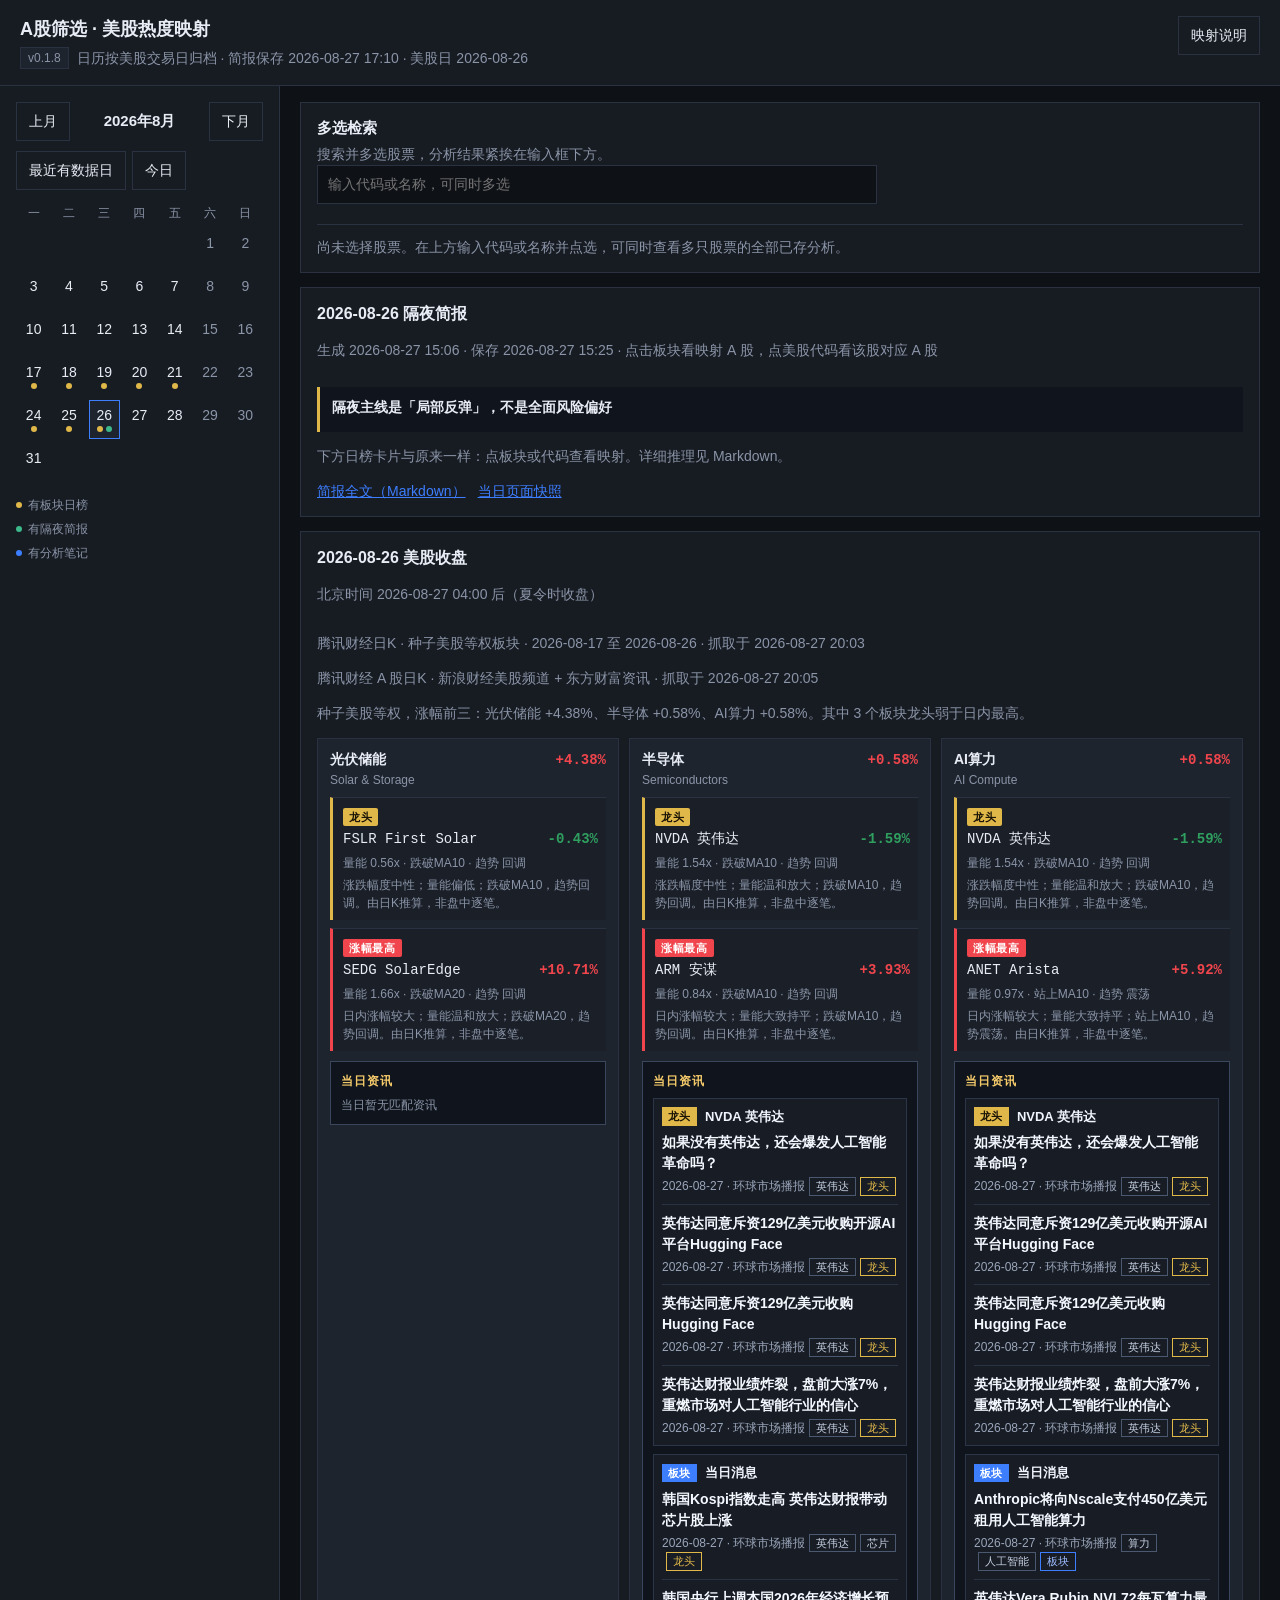
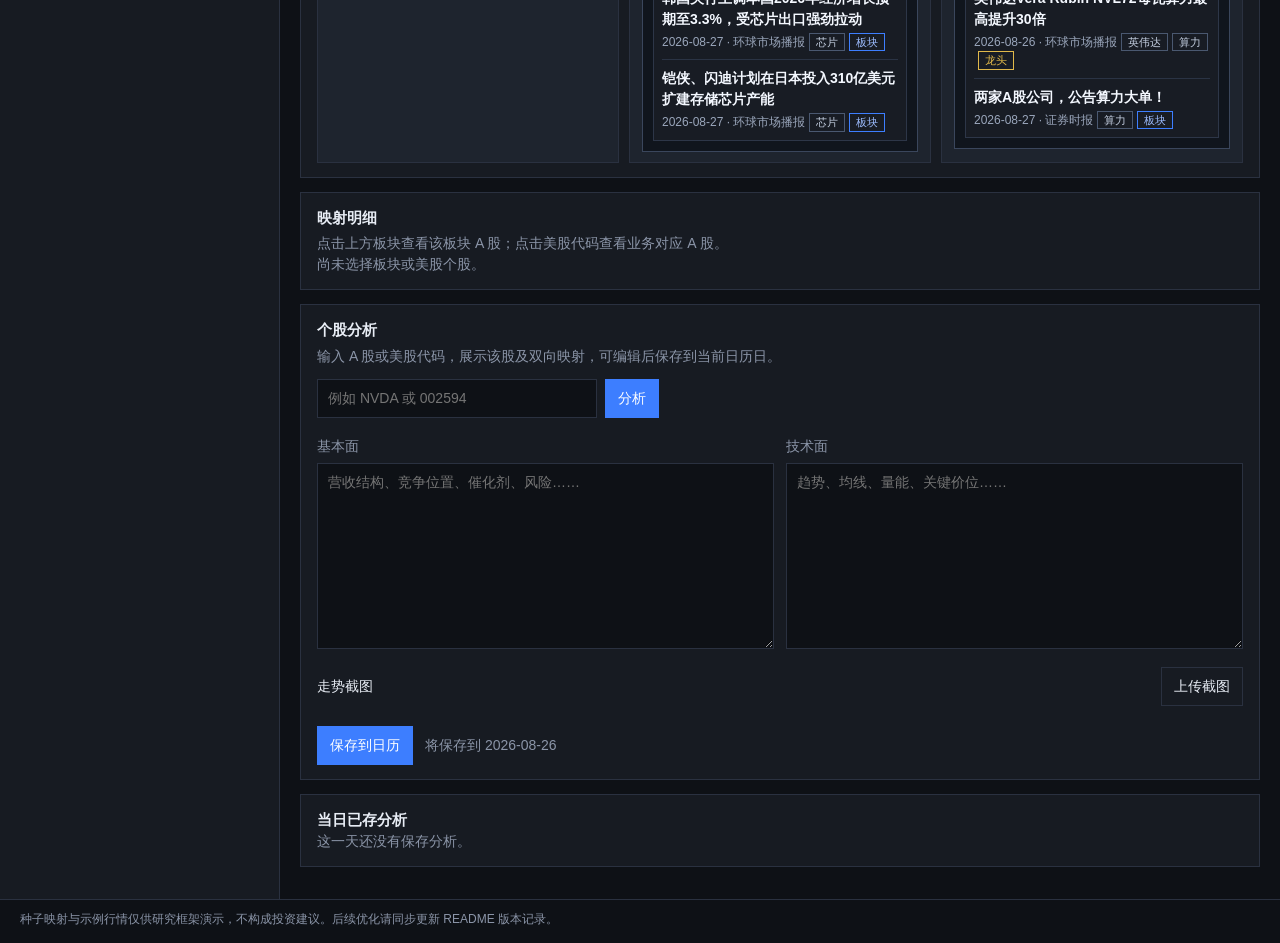
==== index.html @ 8a3f0b62 "Initial commit of the A-share US mapping research desk." ====
<!DOCTYPE html>
<html lang="zh-CN">
<head>
  <meta charset="UTF-8" />
  <meta name="viewport" content="width=device-width, initial-scale=1" />
  <title>A股筛选 · 美股热度映射</title>
  <!-- pageUpdated: 2026-08-27 15:32 CST · briefingUsDate: 2026-08-26 -->
  <link rel="stylesheet" href="css/app.css" />
</head>
<body>
  <header class="topbar">
    <div class="brand">
      <div class="brand-title">A股筛选 · 美股热度映射</div>
      <div class="brand-meta">
        <span class="badge">v0.1.8</span>
        <span class="muted" id="page-stamp">日历按美股交易日归档</span>
      </div>
    </div>
    <div class="topbar-tools">
      <button type="button" class="btn ghost" id="btn-mapping-help">映射说明</button>
    </div>
  </header>

  <div class="workspace">
    <aside class="sidebar">
      <div id="calendar-root"></div>
      <div class="cal-legend">
        <span><i class="dot gold"></i>有板块日榜</span>
        <span><i class="dot brief"></i>有隔夜简报</span>
        <span><i class="dot blue"></i>有分析笔记</span>
      </div>
    </aside>

    <main class="main">
      <section class="panel search-panel">
        <div class="panel-head">
          <h2>多选检索</h2>
          <p class="muted">搜索并多选股票，分析结果紧挨在输入框下方。</p>
        </div>
        <div class="search-box" id="search-box">
          <label class="sr-only" for="search-input">多选搜索股票</label>
          <input id="search-input" type="text" autocomplete="off" placeholder="输入代码或名称，可同时多选" />
          <div id="search-dropdown" class="search-dropdown" hidden></div>
          <div id="search-chips" class="chip-row"></div>
        </div>
        <div id="search-results-root" class="search-results"></div>
      </section>

      <section id="briefing-root" class="panel"></section>
      <section id="board-root" class="panel"></section>
      <section id="drilldown-root" class="panel"></section>

      <section class="panel analysis-panel">
        <div class="panel-head">
          <h2>个股分析</h2>
          <p class="muted">输入 A 股或美股代码，展示该股及双向映射，可编辑后保存到当前日历日。</p>
        </div>
        <form id="analysis-form" class="analysis-form">
          <input id="ticker-input" type="text" maxlength="12" placeholder="例如 NVDA 或 002594" />
          <button type="submit" class="btn primary">分析</button>
        </form>
        <div id="analysis-chips" class="chip-row"></div>
        <p id="no-data-hint" class="hint" hidden>暂无内置基本面/技术面数据。请上传走势截图并在下方填写备注后保存。</p>
        <div class="analysis-cols">
          <div>
            <label for="fund-text">基本面</label>
            <textarea id="fund-text" rows="8" placeholder="营收结构、竞争位置、催化剂、风险……"></textarea>
          </div>
          <div>
            <label for="tech-text">技术面</label>
            <textarea id="tech-text" rows="8" placeholder="趋势、均线、量能、关键价位……"></textarea>
          </div>
        </div>
        <div class="shot-block">
          <div class="shot-head">
            <span>走势截图</span>
            <label class="btn ghost file-btn">
              上传截图
              <input id="shot-input" type="file" accept="image/*" multiple hidden />
            </label>
          </div>
          <div id="shot-previews" class="shot-previews"></div>
        </div>
        <div class="analysis-actions">
          <button type="button" class="btn primary" id="save-btn">保存到日历</button>
          <span id="save-hint" class="muted"></span>
        </div>
      </section>

      <section class="panel">
        <div class="panel-head">
          <h2>当日已存分析</h2>
        </div>
        <div id="day-notes-root"></div>
      </section>

    </main>
  </div>

  <div id="modal-root"></div>
  <div id="toast-root" class="toast" hidden></div>

  <footer class="footer">
    种子映射与示例行情仅供研究框架演示，不构成投资建议。后续优化请同步更新 README 版本记录。
  </footer>

  <script src="js/data/mapping.js"></script>
  <script src="js/data/sample-board.js"></script>
  <script src="js/data/market-context.js"></script>
  <script src="js/data/sample-analysis.js"></script>
  <script src="js/data/briefings.js"></script>
  <script src="js/store.js"></script>
  <script src="js/app.js"></script>
</body>
</html>
---- css/app.css ----
:root {
  --bg: #0e1116;
  --surface: #171b22;
  --surface-2: #1e242e;
  --border: #2a3140;
  --text: #e8edf5;
  --muted: #8b95a8;
  --up: #f0454c;
  --down: #2f9e5f;
  --accent: #3d7eff;
  --gold: #e0b84a;
  --brief: #3cb88a;
  --danger: #d45454;
  --news-bg: #10151d;
  --quote-bg: #0c1016;
}

* {
  box-sizing: border-box;
}

html, body {
  margin: 0;
  padding: 0;
  background: var(--bg);
  color: var(--text);
  font: 14px/1.5 "Segoe UI", "PingFang SC", "Microsoft YaHei", sans-serif;
}

button, input, textarea {
  font: inherit;
  color: inherit;
}

.sr-only {
  position: absolute;
  width: 1px;
  height: 1px;
  overflow: hidden;
  clip: rect(0, 0, 0, 0);
}

.muted { color: var(--muted); }
.up { color: var(--up); }
.down { color: var(--down); }
.mono { font-family: Consolas, "SF Mono", "Courier New", monospace; }

.topbar {
  display: flex;
  justify-content: space-between;
  gap: 24px;
  align-items: flex-start;
  padding: 16px 20px;
  border-bottom: 1px solid var(--border);
  background: var(--surface);
}

.brand-title {
  font-size: 18px;
  font-weight: 650;
}

.brand-meta {
  display: flex;
  gap: 8px;
  align-items: center;
  margin-top: 4px;
}

.badge {
  display: inline-block;
  padding: 1px 7px;
  border: 1px solid var(--border);
  background: var(--surface-2);
  font-size: 12px;
  color: var(--muted);
}

.topbar-tools {
  display: flex;
  gap: 12px;
  align-items: flex-start;
}

.search-box {
  position: relative;
  max-width: 560px;
}

.search-results {
  margin-top: 12px;
  padding-top: 12px;
  border-top: 1px solid var(--border);
}

.search-box input,
#ticker-input,
textarea {
  width: 100%;
  background: var(--bg);
  border: 1px solid var(--border);
  padding: 8px 10px;
  outline: none;
}

.search-box input:focus,
#ticker-input:focus,
textarea:focus {
  border-color: var(--accent);
}

.search-dropdown {
  position: absolute;
  left: 0;
  right: 0;
  top: 40px;
  background: var(--surface);
  border: 1px solid var(--border);
  z-index: 20;
  max-height: 260px;
  overflow: auto;
}

.search-dropdown button {
  display: block;
  width: 100%;
  text-align: left;
  background: transparent;
  border: 0;
  border-bottom: 1px solid var(--border);
  padding: 8px 10px;
  cursor: pointer;
}

.search-dropdown button:hover {
  background: var(--surface-2);
}

.chip-row {
  display: flex;
  flex-wrap: wrap;
  gap: 6px;
  margin-top: 8px;
}

.chip {
  display: inline-flex;
  align-items: center;
  gap: 6px;
  padding: 3px 8px;
  border: 1px solid var(--border);
  background: var(--surface-2);
  cursor: pointer;
}

.chip.active {
  border-color: var(--accent);
  color: #fff;
}

.chip .x {
  border: 0;
  background: transparent;
  color: var(--muted);
  cursor: pointer;
  padding: 0;
}

.btn {
  border: 1px solid var(--border);
  background: var(--surface-2);
  padding: 8px 12px;
  cursor: pointer;
  white-space: nowrap;
}

.btn:hover { border-color: var(--muted); }

.btn.primary {
  background: var(--accent);
  border-color: var(--accent);
  color: #fff;
}

.btn.ghost { background: transparent; }
.btn.danger { color: var(--danger); }

.workspace {
  display: grid;
  grid-template-columns: 280px 1fr;
  min-height: calc(100vh - 140px);
}

.sidebar {
  border-right: 1px solid var(--border);
  padding: 16px;
  background: var(--surface);
}

.main {
  padding: 16px 20px 32px;
  display: flex;
  flex-direction: column;
  gap: 14px;
}

.panel {
  background: var(--surface);
  border: 1px solid var(--border);
  padding: 14px 16px;
}

.panel-head h2 {
  margin: 0;
  font-size: 15px;
}

.panel-head p {
  margin: 4px 0 0;
}

.cal-nav {
  display: flex;
  align-items: center;
  justify-content: space-between;
  margin-bottom: 10px;
}

.cal-nav h2 {
  margin: 0;
  font-size: 15px;
}

.cal-quick {
  display: flex;
  gap: 6px;
  margin-bottom: 10px;
}

.cal-grid {
  width: 100%;
  border-collapse: collapse;
  table-layout: fixed;
}

.cal-grid th {
  color: var(--muted);
  font-weight: 500;
  padding: 4px 0;
  font-size: 12px;
}

.cal-grid td {
  text-align: center;
  padding: 2px;
}

.cal-grid button {
  width: 100%;
  min-height: 36px;
  background: transparent;
  border: 1px solid transparent;
  cursor: pointer;
  padding: 4px 0 6px;
}

.cal-grid button:hover { border-color: var(--border); }
.cal-grid button.selected { border-color: var(--accent); background: var(--surface-2); }
.cal-grid button.outside { color: #3d4656; }
.cal-grid button.weekend { color: var(--muted); }

.marks {
  display: flex;
  justify-content: center;
  gap: 3px;
  height: 6px;
}

.dot {
  display: inline-block;
  width: 6px;
  height: 6px;
  border-radius: 50%;
  background: var(--muted);
}

.dot.gold { background: var(--gold); }
.dot.brief { background: var(--brief); }
.dot.blue { background: var(--accent); }

.page-snapshot-banner {
  padding: 8px 20px;
  background: var(--surface-2);
  border-bottom: 1px solid var(--border);
  color: var(--muted);
  font-size: 12px;
}

.panel[hidden] {
  display: none;
}

.brief-lead {
  margin: 10px 0 12px;
  padding: 10px 12px;
  background: var(--news-bg);
  border-left: 3px solid var(--gold);
}

.brief-lead strong {
  display: block;
  margin-bottom: 4px;
}

.brief-stats {
  display: flex;
  flex-wrap: wrap;
  gap: 16px 28px;
  margin: 0 0 14px;
}

.brief-stat {
  min-width: 120px;
}

.brief-stat .v {
  display: block;
  font-size: 20px;
  font-weight: 650;
  font-family: Consolas, "SF Mono", monospace;
  line-height: 1.2;
}

.brief-stat .k {
  color: var(--muted);
  font-size: 12px;
}

.brief-top3 {
  display: grid;
  grid-template-columns: repeat(3, 1fr);
  gap: 10px;
  margin: 10px 0 14px;
}

.brief-card {
  border: 1px solid var(--border);
  background: var(--surface-2);
  padding: 10px 12px;
}

.brief-card h3 {
  margin: 0 0 6px;
  font-size: 14px;
  display: flex;
  justify-content: space-between;
  gap: 8px;
}

.brief-card ul {
  margin: 8px 0 0;
  padding-left: 18px;
  color: var(--muted);
  font-size: 12px;
}

.brief-links {
  display: flex;
  flex-wrap: wrap;
  gap: 12px;
  margin-top: 12px;
}

.brief-links a {
  color: var(--accent);
}

@media (max-width: 900px) {
  .brief-top3 { grid-template-columns: 1fr; }
}

.cal-legend {
  display: flex;
  flex-direction: column;
  gap: 6px;
  margin-top: 12px;
  color: var(--muted);
  font-size: 12px;
}

.cal-legend span {
  display: flex;
  align-items: center;
  gap: 6px;
}

.date-head {
  display: flex;
  justify-content: space-between;
  gap: 12px;
  align-items: baseline;
  margin-bottom: 12px;
}

.date-head h2 {
  margin: 0;
  font-size: 16px;
}

.sector-grid {
  display: grid;
  grid-template-columns: repeat(3, 1fr);
  gap: 10px;
}

.sector-card {
  border: 1px solid var(--border);
  background: var(--surface-2);
  padding: 10px 12px;
  cursor: pointer;
  text-align: left;
  width: 100%;
}

.sector-card:hover,
.sector-card.active {
  border-color: var(--accent);
}

.sector-card .name {
  display: flex;
  justify-content: space-between;
  align-items: baseline;
  gap: 8px;
}

.sector-card .en {
  color: var(--muted);
  font-size: 12px;
}

.pct {
  font-family: Consolas, "SF Mono", monospace;
  font-weight: 650;
}

.stock-row {
  margin-top: 8px;
  padding: 8px 8px 8px 10px;
  border-top: 1px solid var(--border);
  background: rgba(0, 0, 0, 0.14);
}

.stock-row.role-leader {
  border-left: 3px solid var(--gold);
}

.stock-row.role-gainer {
  border-left: 3px solid var(--up);
}

.stock-row .label {
  display: inline-block;
  font-size: 11px;
  font-weight: 650;
  letter-spacing: 0.06em;
  padding: 1px 6px;
  border-radius: 2px;
}

.role-leader .label {
  color: #1a1406;
  background: var(--gold);
}

.role-gainer .label {
  color: #fff;
  background: var(--up);
}

.stock-row .line1 {
  display: flex;
  justify-content: space-between;
  gap: 8px;
  margin-top: 2px;
}

.tech-meta {
  font-size: 12px;
  color: var(--muted);
  margin-top: 4px;
}

.stock-link {
  background: none;
  border: 0;
  padding: 0;
  color: var(--text);
  cursor: pointer;
  font-family: Consolas, "SF Mono", monospace;
}

.stock-link:hover { color: var(--accent); }

.table {
  width: 100%;
  border-collapse: collapse;
}

.table th,
.table td {
  text-align: left;
  padding: 8px 6px;
  border-bottom: 1px solid var(--border);
  vertical-align: top;
}

.table th {
  color: var(--muted);
  font-weight: 500;
  font-size: 12px;
}

.rel {
  display: inline-block;
  padding: 1px 7px;
  border: 1px solid #4a5870;
  background: #243044;
  font-size: 12px;
  color: #d5def0;
}

.col-note {
  color: var(--muted);
  font-size: 12px;
  max-width: 220px;
}

.col-quote {
  min-width: 280px;
  background: var(--quote-bg);
}

.quote-pills {
  display: flex;
  flex-wrap: wrap;
  gap: 6px;
}

.quote-pill {
  display: flex;
  flex-direction: column;
  min-width: 64px;
  padding: 4px 8px;
  background: var(--surface-2);
  border: 1px solid var(--border);
}

.quote-pill .k {
  font-size: 11px;
  color: #aeb8ca;
  letter-spacing: 0.04em;
}

.quote-pill .v {
  font-family: Consolas, "SF Mono", monospace;
  font-size: 14px;
  font-weight: 700;
  color: #f5f8ff;
  line-height: 1.25;
}

.quote-pill .asof {
  font-size: 11px;
  color: var(--muted);
}

.sector-news {
  margin-top: 10px;
  padding: 10px;
  background: var(--news-bg);
  border: 1px solid #3a465c;
  cursor: default;
}

.sector-news > .label {
  font-size: 12px;
  font-weight: 700;
  color: #f3c96a;
  letter-spacing: 0.08em;
  margin-bottom: 6px;
}

.news-list {
  list-style: none;
  margin: 6px 0 0;
  padding: 0;
}

.news-list li {
  margin: 0 0 8px;
  padding-bottom: 8px;
  border-bottom: 1px solid #2a3344;
}

.news-list li:last-child {
  margin-bottom: 0;
  padding-bottom: 0;
  border-bottom: 0;
}

.news-list a {
  color: #f4f8ff;
  font-weight: 600;
  text-decoration: none;
  line-height: 1.4;
}

.news-list a:hover {
  color: #8cb4ff;
  text-decoration: underline;
}

.news-meta {
  font-size: 12px;
  color: #9aa6bb;
  margin-top: 3px;
}

.news-empty {
  font-size: 12px;
  color: var(--muted);
  margin: 4px 0 0;
}

.news-group {
  margin-top: 8px;
  padding: 8px;
  background: rgba(255, 255, 255, 0.03);
  border: 1px solid #2d3648;
}

.news-group-label {
  display: flex;
  align-items: center;
  gap: 8px;
  font-size: 13px;
  font-weight: 650;
  color: #f0f4fc;
  margin-bottom: 4px;
}

.role-chip {
  display: inline-block;
  padding: 1px 6px;
  font-size: 11px;
  font-weight: 700;
  letter-spacing: 0.04em;
}

.role-chip.leader {
  background: var(--gold);
  color: #1a1406;
}

.role-chip.gainer {
  background: var(--up);
  color: #fff;
}

.role-chip.sector {
  background: var(--accent);
  color: #fff;
}

.tag {
  display: inline-block;
  padding: 0 6px;
  margin-left: 4px;
  font-size: 11px;
  border: 1px solid #4a5870;
  color: #c5d0e2;
}

.tag.tag-leader {
  border-color: var(--gold);
  color: var(--gold);
}

.tag.tag-gainer {
  border-color: var(--up);
  color: #ff8a8f;
}

.tag.tag-sector {
  border-color: var(--accent);
  color: #9cbcff;
}

.tag.tag-week {
  border-color: #5d6f55;
  color: #b7d0a8;
}

.mapped-news {
  margin-top: 16px;
  padding-top: 12px;
  border-top: 1px solid var(--border);
}

.mapped-news-title {
  margin: 0 0 10px;
  font-size: 13px;
  font-weight: 700;
  color: #f3c96a;
  letter-spacing: 0.06em;
}

.related-news {
  margin-top: 10px;
  padding: 10px 12px;
  background: var(--news-bg);
  border: 1px solid #3a465c;
  border-left: 3px solid var(--accent);
}

.related-news h3 {
  margin: 0 0 8px;
  padding-bottom: 6px;
  border-bottom: 1px solid #2a3344;
  font-size: 14px;
  color: #f4f8ff;
}

.analysis-form {
  display: flex;
  gap: 8px;
  margin: 12px 0 4px;
}

.analysis-form input { max-width: 280px; }

.analysis-cols {
  display: grid;
  grid-template-columns: 1fr 1fr;
  gap: 12px;
  margin-top: 10px;
}

.analysis-cols label {
  display: block;
  margin-bottom: 6px;
  color: var(--muted);
}

textarea {
  resize: vertical;
  min-height: 140px;
}

.hint {
  margin: 8px 0 0;
  padding: 8px 10px;
  border: 1px solid var(--gold);
  color: #e6d59a;
}

.shot-block { margin-top: 12px; }

.shot-head {
  display: flex;
  justify-content: space-between;
  align-items: center;
}

.shot-previews {
  display: flex;
  flex-wrap: wrap;
  gap: 8px;
  margin-top: 8px;
}

.shot-card {
  width: 160px;
  border: 1px solid var(--border);
  background: var(--bg);
}

.shot-previews .shot-card img {
  display: block;
  width: 100%;
  height: 90px;
  object-fit: cover;
}

.shot-card .cap {
  display: flex;
  justify-content: space-between;
  padding: 4px 6px;
  font-size: 12px;
}

.analysis-actions {
  display: flex;
  gap: 12px;
  align-items: center;
  margin-top: 12px;
}

.note-list {
  display: flex;
  flex-direction: column;
  gap: 8px;
}

.note-card {
  border: 1px solid var(--border);
  padding: 10px;
  background: var(--bg);
}

.note-card h3 {
  margin: 0 0 6px;
  font-size: 14px;
}

.mapped-list {
  margin: 8px 0;
}

.mapped-label {
  font-size: 12px;
  color: var(--muted);
}

.mapped-list ul {
  margin: 4px 0 0;
  padding-left: 18px;
}

.mapped-list li {
  margin: 2px 0;
}

.note-shots {
  display: flex;
  gap: 10px;
  flex-wrap: wrap;
  margin-top: 10px;
}

.note-shot {
  width: 280px;
  cursor: zoom-in;
}

.note-shot img {
  display: block;
  width: 100%;
  height: 168px;
  object-fit: contain;
  background: var(--surface-2);
}

.note-shot figcaption {
  padding: 4px 6px;
  font-size: 12px;
  color: var(--muted);
}

.empty {
  color: var(--muted);
  margin: 0;
}

.modal-backdrop {
  position: fixed;
  inset: 0;
  background: rgba(0, 0, 0, 0.55);
  display: flex;
  align-items: center;
  justify-content: center;
  z-index: 40;
  padding: 20px;
}

.modal {
  width: min(720px, 100%);
  max-height: 80vh;
  overflow: auto;
  background: var(--surface);
  border: 1px solid var(--border);
  padding: 18px 20px;
}

.modal h2 { margin: 0 0 8px; font-size: 16px; }
.modal h3 { margin: 16px 0 6px; font-size: 14px; }
.modal p, .modal li { color: var(--muted); }

.lightbox {
  width: min(960px, 100%);
  max-height: 90vh;
  overflow: auto;
  background: var(--surface);
  border: 1px solid var(--border);
  padding: 12px;
}

.lightbox img {
  display: block;
  max-width: 100%;
  max-height: 75vh;
  margin: 0 auto;
  background: var(--bg);
}

.lightbox p {
  color: var(--muted);
  margin: 8px 0;
}

.toast {
  position: fixed;
  right: 16px;
  bottom: 16px;
  background: var(--surface-2);
  border: 1px solid var(--accent);
  padding: 10px 14px;
  z-index: 50;
}

.footer {
  padding: 10px 20px 16px;
  color: var(--muted);
  font-size: 12px;
  border-top: 1px solid var(--border);
}

@media (max-width: 980px) {
  .workspace { grid-template-columns: 1fr; }
  .sidebar { border-right: 0; border-bottom: 1px solid var(--border); }
  .sector-grid,
  .analysis-cols { grid-template-columns: 1fr; }
  .topbar { flex-direction: column; }
  .search-box { max-width: none; }
  .note-shot { width: 100%; max-width: 280px; }
}
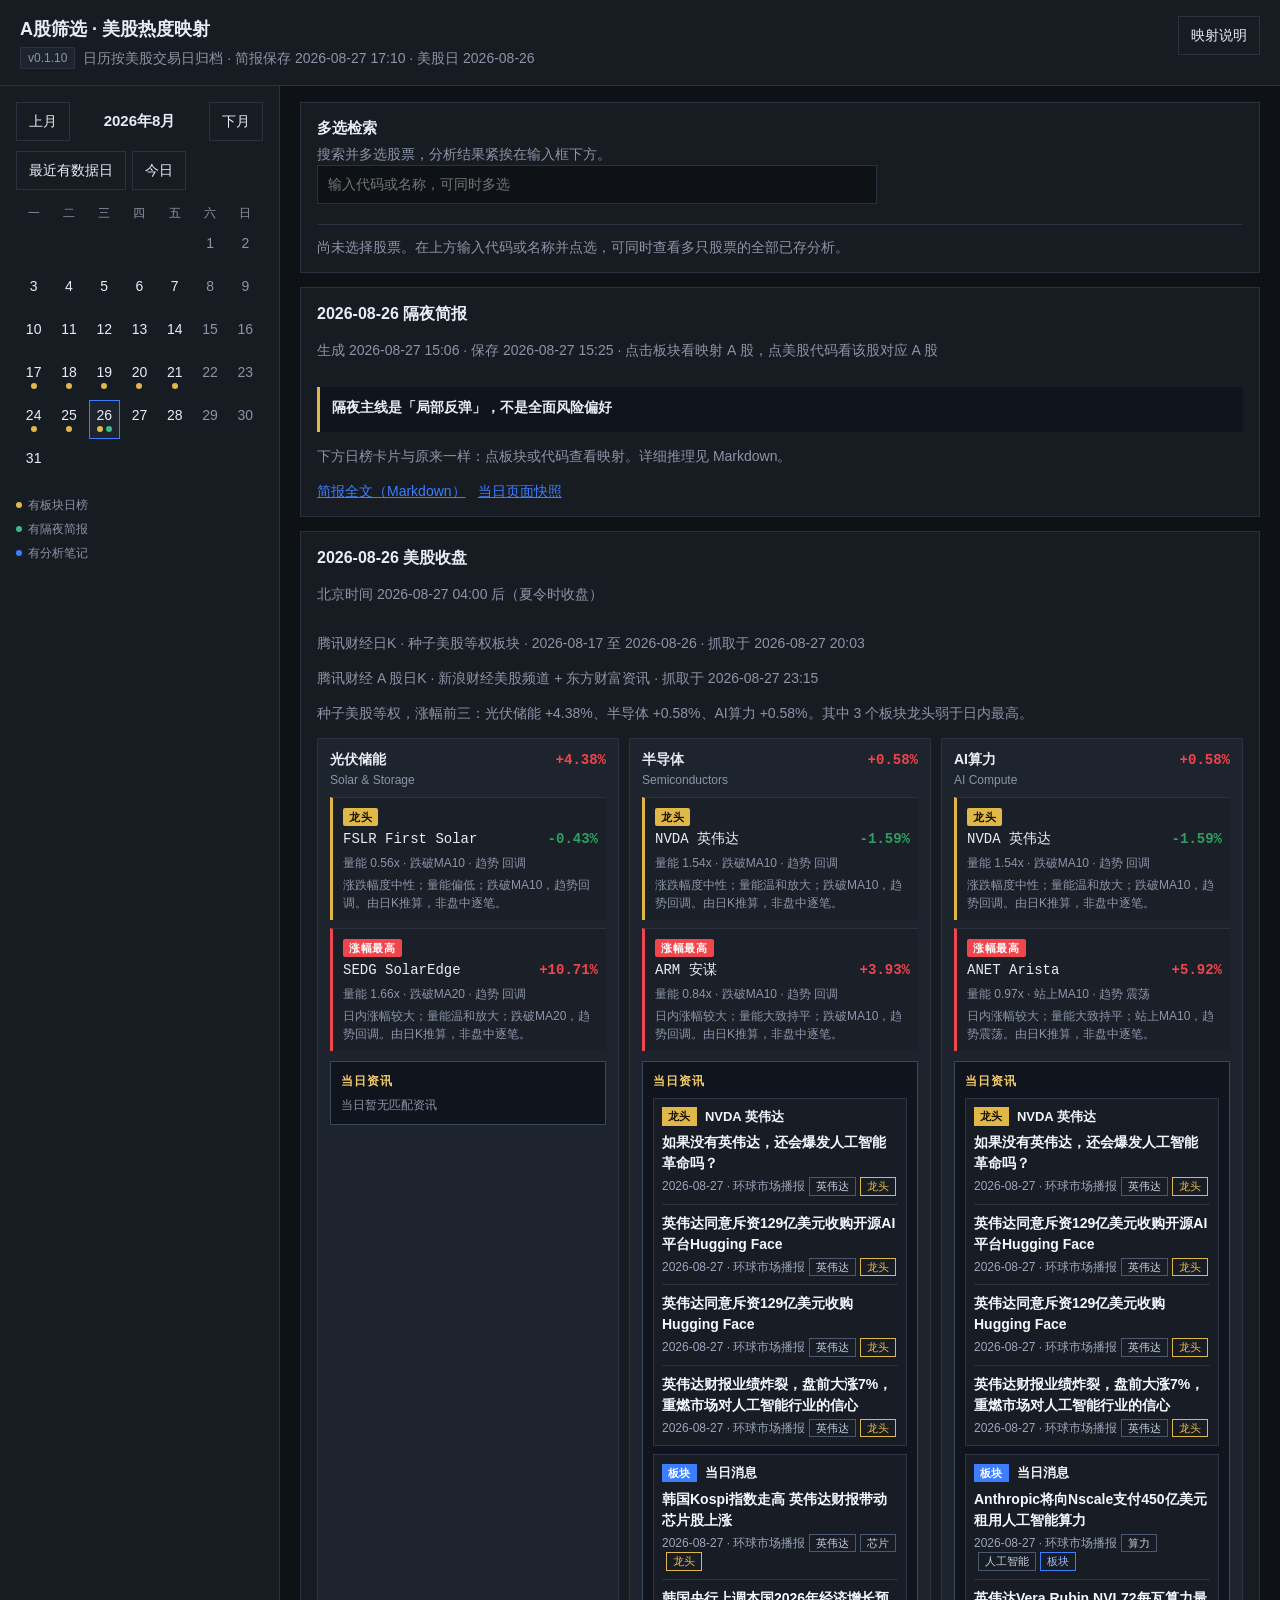
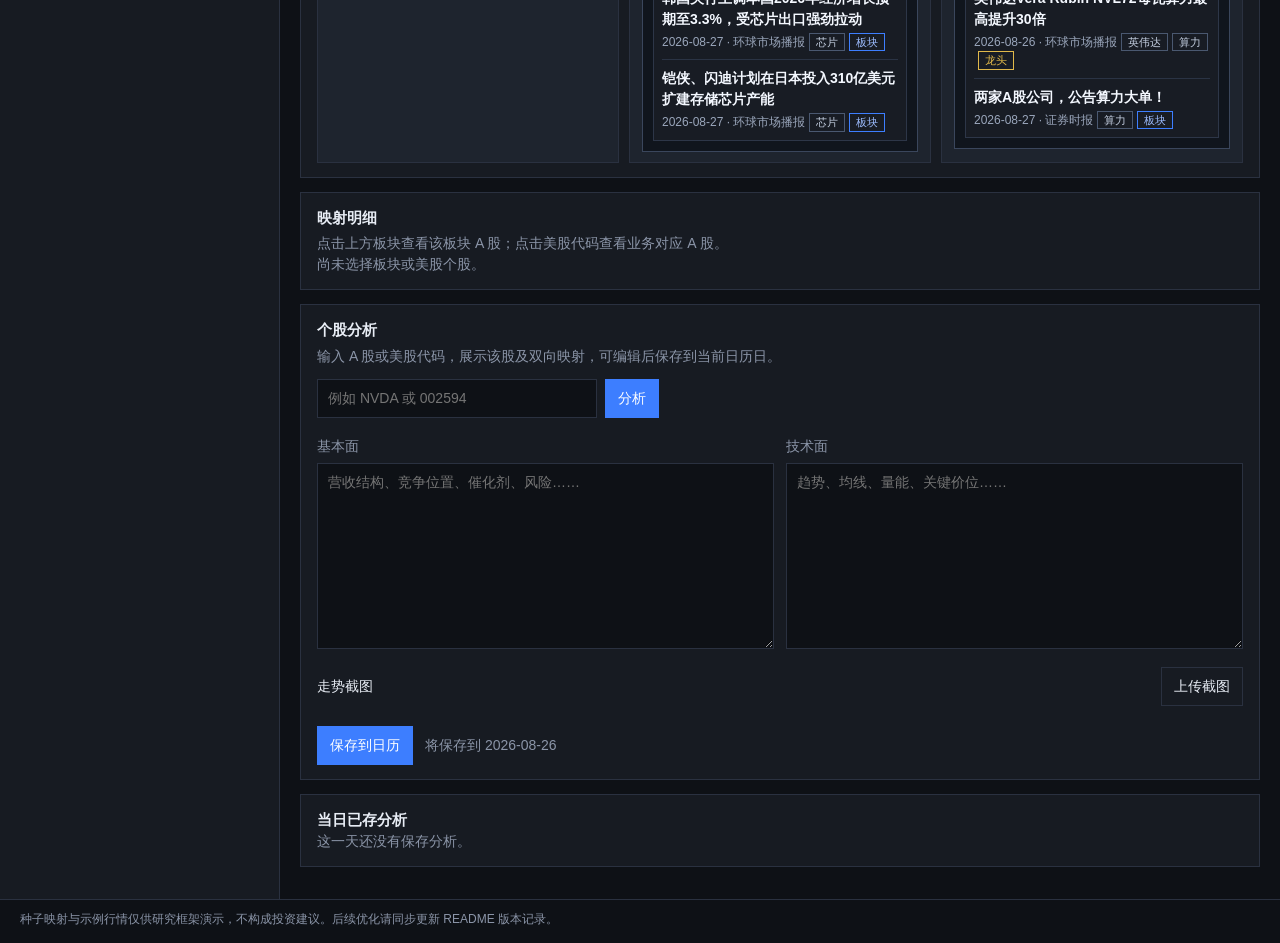
==== commit c6892379: "Add GitHub Pages PWA so the research desk can open from a phone home screen. Co-authored-by: Cursor " ====
--- a/index.html
+++ b/index.html
@@ -2,9 +2,17 @@
 <html lang="zh-CN">
 <head>
   <meta charset="UTF-8" />
-  <meta name="viewport" content="width=device-width, initial-scale=1" />
+  <meta name="viewport" content="width=device-width, initial-scale=1, viewport-fit=cover" />
+  <meta name="theme-color" content="#171b22" />
+  <meta name="mobile-web-app-capable" content="yes" />
+  <meta name="apple-mobile-web-app-capable" content="yes" />
+  <meta name="apple-mobile-web-app-status-bar-style" content="black-translucent" />
+  <meta name="apple-mobile-web-app-title" content="A股筛选" />
   <title>A股筛选 · 美股热度映射</title>
-  <!-- pageUpdated: 2026-08-27 15:32 CST · briefingUsDate: 2026-08-26 -->
+  <!-- pageUpdated: 2026-08-27 23:05 CST · briefingUsDate: 2026-08-26 -->
+  <link rel="manifest" href="manifest.json" />
+  <link rel="icon" href="icons/icon.svg" type="image/svg+xml" />
+  <link rel="apple-touch-icon" href="icons/apple-touch-icon.png" />
   <link rel="stylesheet" href="css/app.css" />
 </head>
 <body>
@@ -12,7 +20,7 @@
     <div class="brand">
       <div class="brand-title">A股筛选 · 美股热度映射</div>
       <div class="brand-meta">
-        <span class="badge">v0.1.8</span>
+        <span class="badge">v0.1.10</span>
         <span class="muted" id="page-stamp">日历按美股交易日归档</span>
       </div>
     </div>
@@ -21,8 +29,11 @@
     </div>
   </header>
 
+  <div id="date-bar" class="date-bar"></div>
+  <div id="cal-backdrop" class="cal-backdrop" data-action="close-cal" hidden></div>
+
   <div class="workspace">
-    <aside class="sidebar">
+    <aside class="sidebar" id="calendar-drawer">
       <div id="calendar-root"></div>
       <div class="cal-legend">
         <span><i class="dot gold"></i>有板块日榜</span>
@@ -32,10 +43,13 @@
     </aside>
 
     <main class="main">
-      <section class="panel search-panel">
+      <section class="panel search-panel foldable" id="search-panel">
         <div class="panel-head">
-          <h2>多选检索</h2>
-          <p class="muted">搜索并多选股票，分析结果紧挨在输入框下方。</p>
+          <div class="fold-head-text">
+            <h2>多选检索</h2>
+            <p class="muted">搜索并多选股票，分析结果紧挨在输入框下方。</p>
+          </div>
+          <button type="button" class="btn ghost fold-toggle" data-action="toggle-fold" data-fold="search-panel">展开</button>
         </div>
         <div class="search-box" id="search-box">
           <label class="sr-only" for="search-input">多选搜索股票</label>
@@ -50,10 +64,13 @@
       <section id="board-root" class="panel"></section>
       <section id="drilldown-root" class="panel"></section>
 
-      <section class="panel analysis-panel">
+      <section class="panel analysis-panel foldable" id="analysis-panel">
         <div class="panel-head">
-          <h2>个股分析</h2>
-          <p class="muted">输入 A 股或美股代码，展示该股及双向映射，可编辑后保存到当前日历日。</p>
+          <div class="fold-head-text">
+            <h2>个股分析</h2>
+            <p class="muted">输入 A 股或美股代码，展示该股及双向映射，可编辑后保存到当前日历日。</p>
+          </div>
+          <button type="button" class="btn ghost fold-toggle" data-action="toggle-fold" data-fold="analysis-panel">展开</button>
         </div>
         <form id="analysis-form" class="analysis-form">
           <input id="ticker-input" type="text" maxlength="12" placeholder="例如 NVDA 或 002594" />
@@ -87,7 +104,7 @@
         </div>
       </section>
 
-      <section class="panel">
+      <section class="panel day-notes-panel" id="day-notes-panel">
         <div class="panel-head">
           <h2>当日已存分析</h2>
         </div>
--- a/css/app.css
+++ b/css/app.css
@@ -25,6 +25,11 @@
   background: var(--bg);
   color: var(--text);
   font: 14px/1.5 "Segoe UI", "PingFang SC", "Microsoft YaHei", sans-serif;
+  -webkit-text-size-adjust: 100%;
+}
+
+button, a, .chip, .sector-card, .stock-link {
+  touch-action: manipulation;
 }
 
 button, input, textarea {
@@ -219,6 +224,18 @@
   margin: 4px 0 0;
 }
 
+.fold-toggle {
+  display: none;
+}
+
+.date-bar {
+  display: none;
+}
+
+.cal-backdrop {
+  display: none;
+}
+
 .cal-nav {
   display: flex;
   align-items: center;
@@ -375,8 +392,9 @@
   color: var(--accent);
 }
 
-@media (max-width: 900px) {
-  .brief-top3 { grid-template-columns: 1fr; }
+.table-wrap {
+  overflow-x: auto;
+  -webkit-overflow-scrolling: touch;
 }
 
 .cal-legend {
@@ -536,43 +554,49 @@
   max-width: 220px;
 }
 
-.col-quote {
-  min-width: 280px;
-  background: var(--quote-bg);
-}
-
-.quote-pills {
-  display: flex;
-  flex-wrap: wrap;
-  gap: 6px;
-}
-
-.quote-pill {
-  display: flex;
-  flex-direction: column;
-  min-width: 64px;
-  padding: 4px 8px;
-  background: var(--surface-2);
-  border: 1px solid var(--border);
-}
-
-.quote-pill .k {
+.table th.sortable {
+  padding: 0;
+  white-space: nowrap;
+}
+
+.table th.sortable button {
+  width: 100%;
+  background: none;
+  border: 0;
+  padding: 8px 6px;
+  color: inherit;
+  cursor: pointer;
+  text-align: right;
+  white-space: nowrap;
+}
+
+.table th.sortable button:hover {
+  color: var(--text);
+}
+
+.table th.sortable.is-sorted button {
+  color: var(--text);
+  font-weight: 650;
+}
+
+.table td.col-num,
+.table th.col-num {
+  text-align: right;
+  white-space: nowrap;
+  font-variant-numeric: tabular-nums;
+}
+
+.table td.col-num .asof {
+  display: block;
   font-size: 11px;
-  color: #aeb8ca;
-  letter-spacing: 0.04em;
-}
-
-.quote-pill .v {
+  color: var(--muted);
+  font-weight: 400;
+}
+
+.table td.col-num .up,
+.table td.col-num .down {
+  font-weight: 700;
   font-family: Consolas, "SF Mono", monospace;
-  font-size: 14px;
-  font-weight: 700;
-  color: #f5f8ff;
-  line-height: 1.25;
-}
-
-.quote-pill .asof {
-  font-size: 11px;
-  color: var(--muted);
 }
 
 .sector-news {
@@ -937,11 +961,286 @@
 }
 
 @media (max-width: 980px) {
-  .workspace { grid-template-columns: 1fr; }
-  .sidebar { border-right: 0; border-bottom: 1px solid var(--border); }
+  .topbar {
+    flex-direction: column;
+    padding: 12px 14px;
+    padding-top: calc(12px + env(safe-area-inset-top, 0px));
+  }
+
+  .brand-title { font-size: 16px; }
+
+  .date-bar {
+    display: flex;
+    align-items: center;
+    justify-content: space-between;
+    gap: 10px;
+    position: sticky;
+    top: 0;
+    z-index: 28;
+    padding: 8px 14px;
+    background: var(--surface);
+    border-bottom: 1px solid var(--border);
+  }
+
+  .date-bar-main {
+    display: flex;
+    flex-direction: column;
+    min-width: 0;
+  }
+
+  .date-bar-main strong {
+    font-size: 16px;
+    font-variant-numeric: tabular-nums;
+  }
+
+  .date-bar-actions {
+    display: flex;
+    flex-shrink: 0;
+    gap: 6px;
+  }
+
+  .cal-backdrop.is-open {
+    display: block;
+    position: fixed;
+    left: 0;
+    right: 0;
+    top: var(--date-bar-h, 56px);
+    bottom: 0;
+    background: rgba(0, 0, 0, 0.5);
+    z-index: 30;
+  }
+
+  html.cal-open {
+    overflow: hidden;
+  }
+
+  .workspace {
+    display: flex;
+    flex-direction: column;
+    min-height: 0;
+  }
+
+  .sidebar {
+    display: none;
+    border-right: 0;
+    border-bottom: 1px solid var(--border);
+  }
+
+  .sidebar.is-open {
+    display: block;
+    position: fixed;
+    left: 0;
+    right: 0;
+    top: var(--date-bar-h, 56px);
+    z-index: 31;
+    max-height: min(72vh, 560px);
+    overflow: auto;
+    -webkit-overflow-scrolling: touch;
+    box-shadow: 0 12px 28px rgba(0, 0, 0, 0.4);
+  }
+
+  .main {
+    padding: 12px 12px 24px;
+    min-width: 0;
+  }
+
+  .main .search-panel { order: 5; }
+  .main #briefing-root { order: 1; }
+  .main #board-root { order: 2; }
+  .main #drilldown-root { order: 3; }
+  .main .day-notes-panel { order: 4; }
+  .main .analysis-panel { order: 6; }
+
+  .fold-toggle { display: inline-block; }
+
+  .foldable .panel-head {
+    display: flex;
+    justify-content: space-between;
+    align-items: flex-start;
+    gap: 10px;
+  }
+
+  .foldable .fold-head-text { min-width: 0; flex: 1; }
+
+  .foldable:not(.is-open) > *:not(.panel-head) {
+    display: none;
+  }
+
   .sector-grid,
-  .analysis-cols { grid-template-columns: 1fr; }
-  .topbar { flex-direction: column; }
+  .analysis-cols,
+  .brief-top3 {
+    grid-template-columns: 1fr;
+  }
+
   .search-box { max-width: none; }
-  .note-shot { width: 100%; max-width: 280px; }
-}
+
+  .date-head {
+    flex-direction: column;
+    align-items: flex-start;
+  }
+
+  .analysis-form {
+    flex-wrap: wrap;
+  }
+
+  .analysis-form input { max-width: none; }
+
+  .btn, .chip, .search-dropdown button {
+    min-height: 44px;
+  }
+
+  .cal-grid button { min-height: 44px; }
+
+  .cal-quick {
+    flex-wrap: wrap;
+  }
+
+  .cal-legend {
+    flex-direction: row;
+    flex-wrap: wrap;
+    gap: 10px 14px;
+  }
+
+  .note-shot { width: 100%; max-width: none; }
+
+  .note-shot img { height: auto; max-height: 220px; }
+
+  .modal, .lightbox {
+    width: 100%;
+    max-height: calc(100vh - 24px);
+    max-height: calc(100dvh - 24px);
+  }
+
+  .modal-backdrop {
+    padding: 12px;
+    align-items: flex-end;
+  }
+
+  .toast {
+    left: 12px;
+    right: 12px;
+    bottom: calc(12px + env(safe-area-inset-bottom, 0px));
+  }
+
+  .footer {
+    padding: 10px 14px calc(16px + env(safe-area-inset-bottom, 0px));
+  }
+
+  input, textarea, select, .btn {
+    font-size: 16px;
+  }
+}
+
+@media (min-width: 721px) and (max-width: 980px) {
+  .sector-grid {
+    grid-template-columns: 1fr 1fr;
+  }
+
+  .sector-grid .sector-card:last-child:nth-child(odd) {
+    grid-column: 1 / -1;
+  }
+}
+
+@media (max-width: 720px) {
+  .table-wrap {
+    overflow: visible;
+  }
+
+  .table thead {
+    display: none;
+  }
+
+  .table,
+  .table tbody,
+  .table tr,
+  .table td {
+    display: block;
+    width: 100%;
+  }
+
+  .table tr {
+    margin-bottom: 10px;
+    padding: 10px;
+    border: 1px solid var(--border);
+    background: var(--bg);
+  }
+
+  .table td {
+    display: flex;
+    justify-content: space-between;
+    align-items: flex-start;
+    gap: 8px;
+    padding: 4px 0;
+    border-bottom: 0;
+  }
+
+  .table td[data-label]::before {
+    content: attr(data-label);
+    flex: 0 0 5.5em;
+    color: var(--muted);
+    font-size: 12px;
+  }
+
+  .table td[data-label=""] {
+    justify-content: flex-end;
+  }
+
+  .table td[data-label=""]::before {
+    content: none;
+  }
+
+  .table.quote-table thead {
+    display: block;
+  }
+
+  .table.quote-table thead tr {
+    display: flex;
+    flex-wrap: wrap;
+    gap: 6px;
+    margin-bottom: 8px;
+    padding: 0;
+    border: 0;
+    background: transparent;
+  }
+
+  .table.quote-table thead th {
+    display: none;
+    border: 0;
+    padding: 0;
+  }
+
+  .table.quote-table thead th.sortable {
+    display: block;
+  }
+
+  .table.quote-table thead th.sortable button {
+    padding: 4px 8px;
+    border: 1px solid var(--border);
+    background: var(--surface-2);
+    font-size: 12px;
+    text-align: center;
+  }
+
+  .table.quote-table thead th.sortable.is-sorted button {
+    border-color: #4a5870;
+    color: var(--text);
+  }
+
+  .table td.col-num {
+    text-align: right;
+  }
+
+  .col-note {
+    max-width: none;
+  }
+
+  .stock-row .line1 {
+    flex-wrap: wrap;
+  }
+}
+
+@media (display-mode: standalone) {
+  .topbar {
+    padding-top: calc(16px + env(safe-area-inset-top, 0px));
+  }
+}
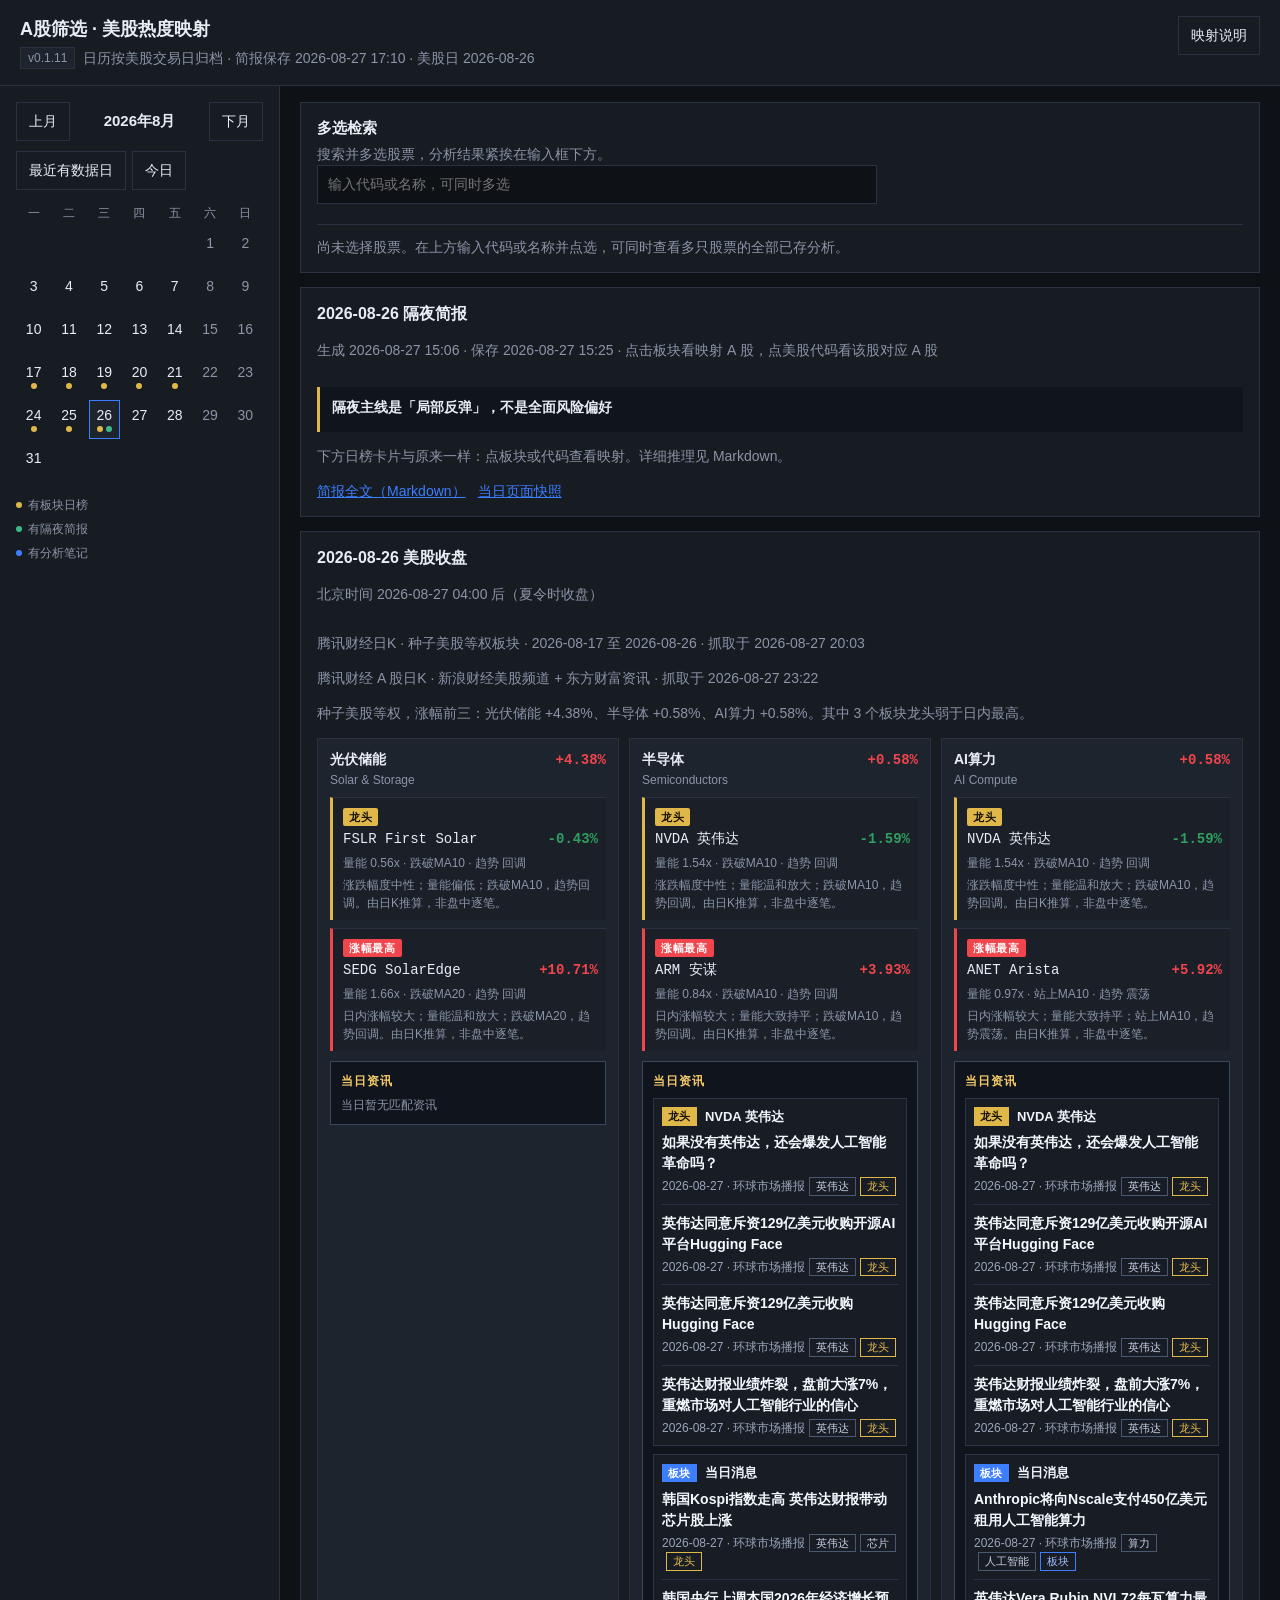
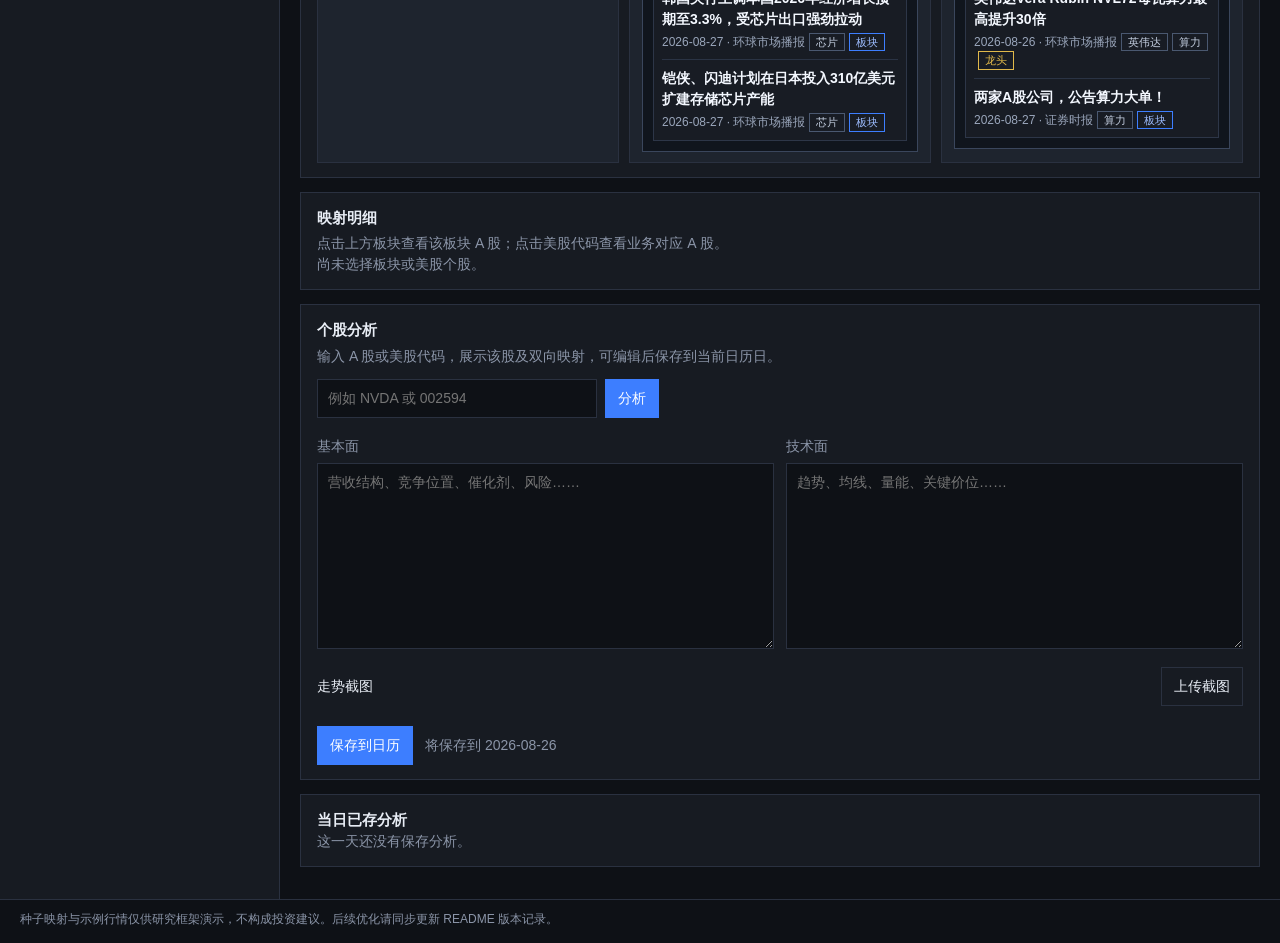
==== commit 48fc0840: "Document mapped-quote columns and bump the home-screen cache to v0.1.11. Co-authored-by: Cursor <cur" ====
--- a/index.html
+++ b/index.html
@@ -20,7 +20,7 @@
     <div class="brand">
       <div class="brand-title">A股筛选 · 美股热度映射</div>
       <div class="brand-meta">
-        <span class="badge">v0.1.10</span>
+        <span class="badge">v0.1.11</span>
         <span class="muted" id="page-stamp">日历按美股交易日归档</span>
       </div>
     </div>
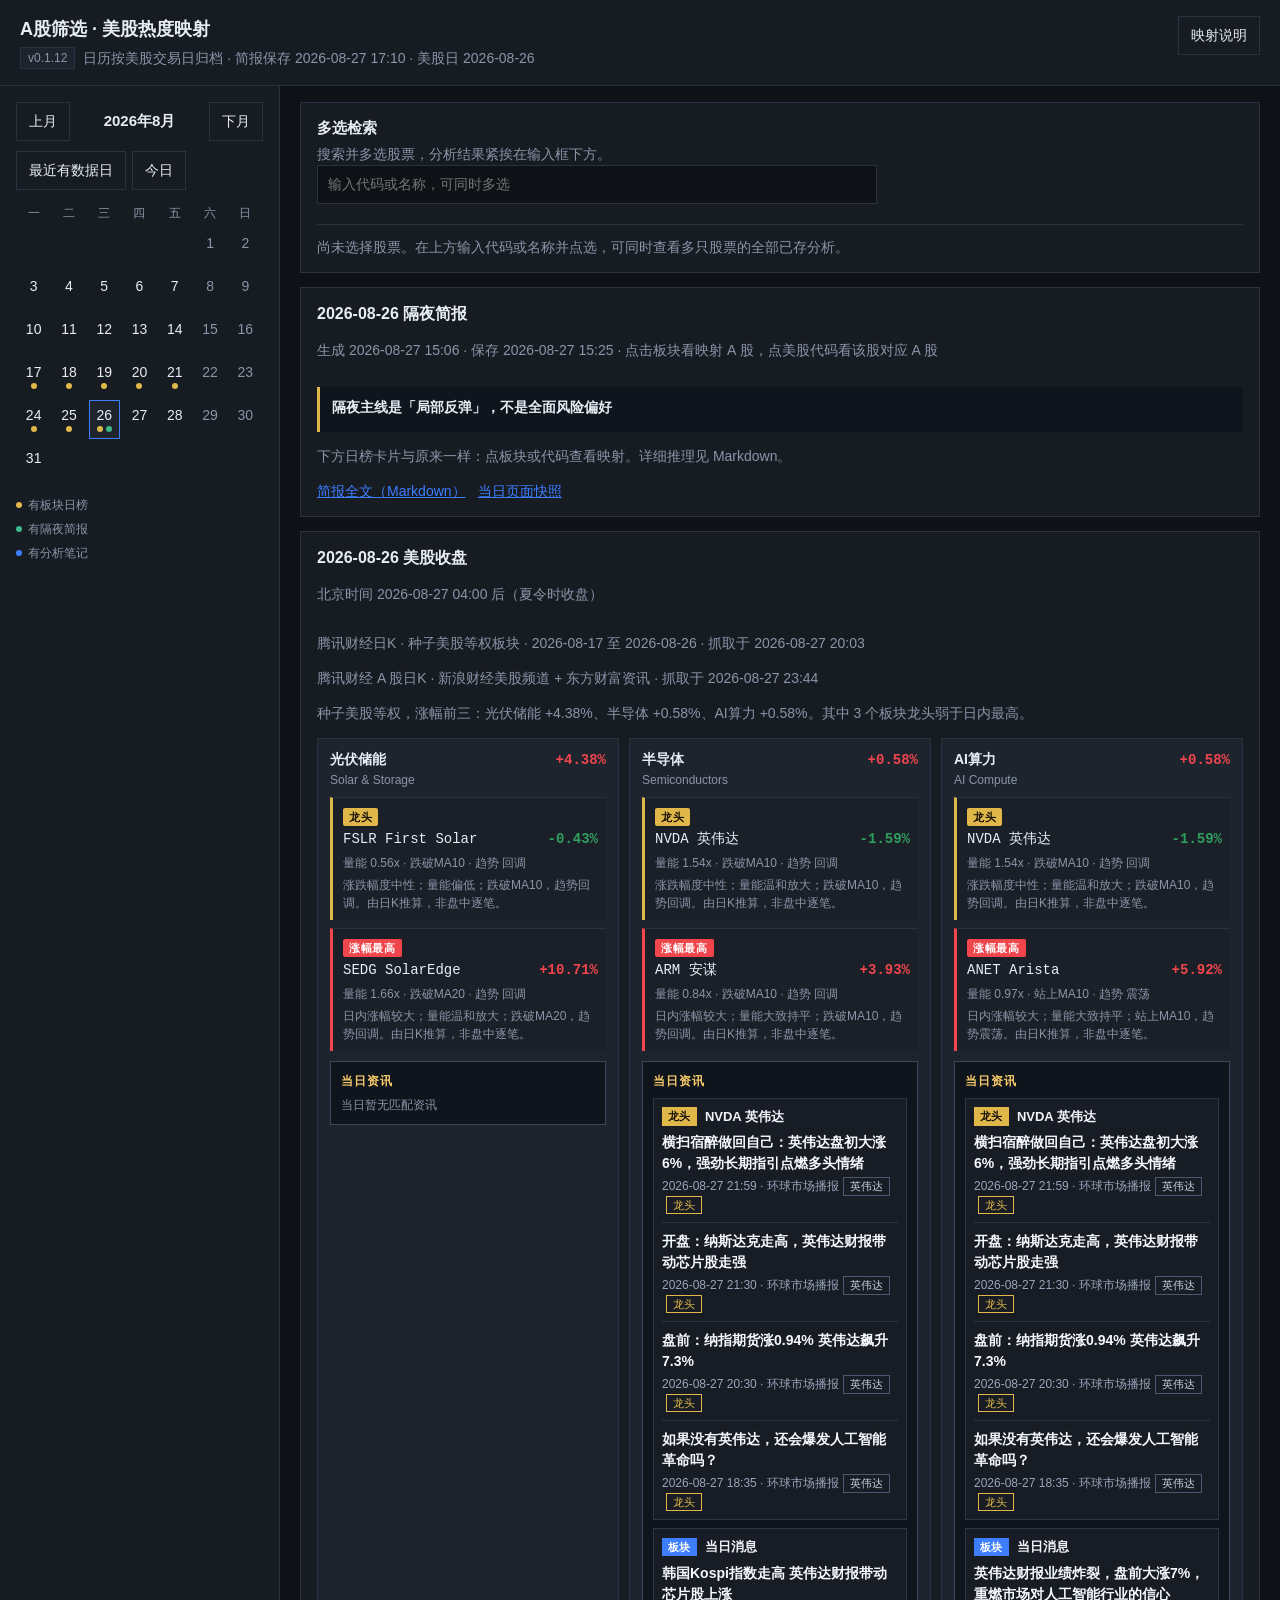
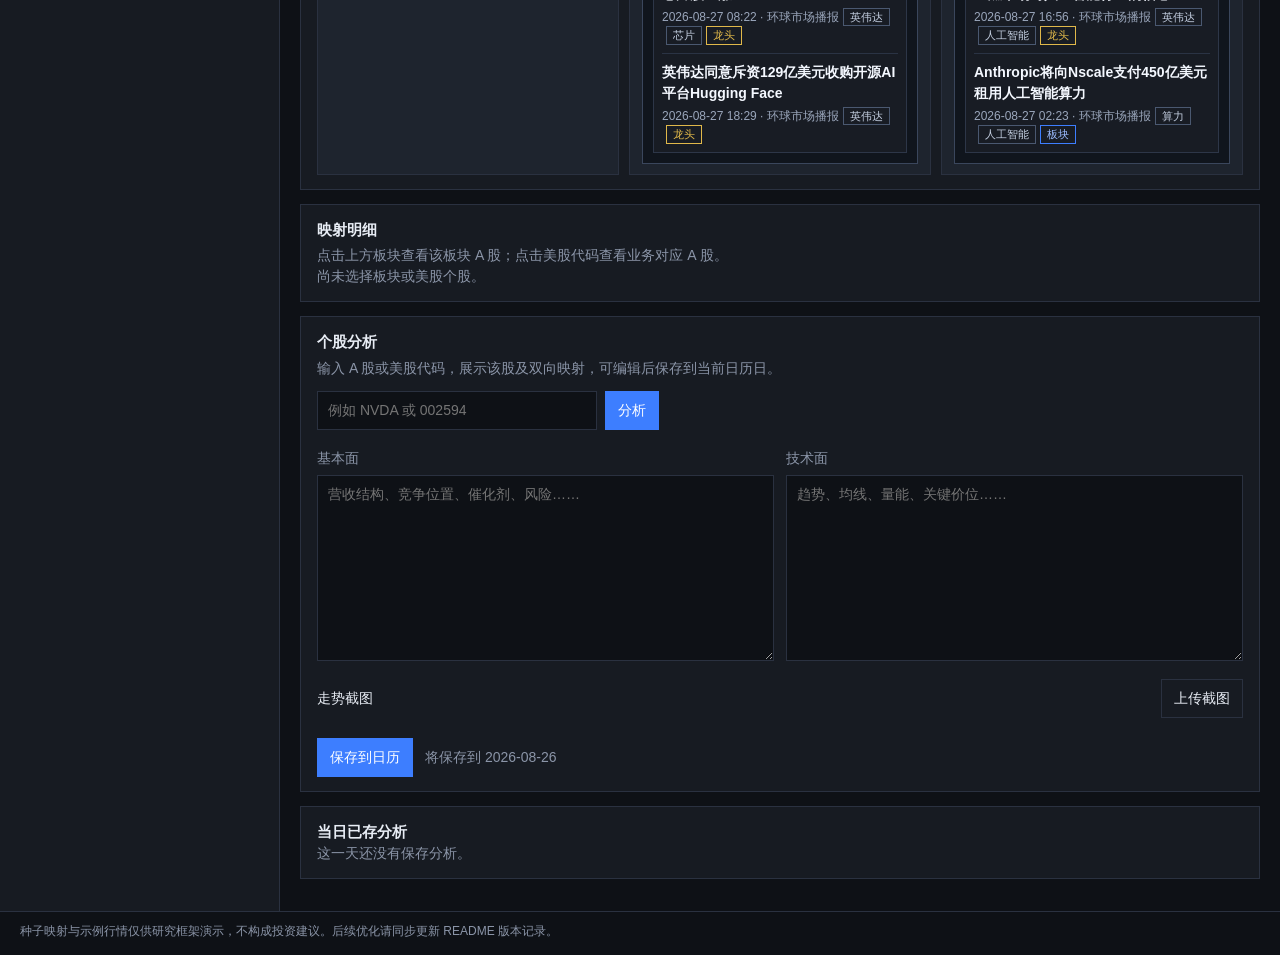
==== commit 91fd2edd: "Add a local Windows task to pull overnight GitHub updates into this folder. Also include the v0.1.12" ====
--- a/index.html
+++ b/index.html
@@ -9,7 +9,7 @@
   <meta name="apple-mobile-web-app-status-bar-style" content="black-translucent" />
   <meta name="apple-mobile-web-app-title" content="A股筛选" />
   <title>A股筛选 · 美股热度映射</title>
-  <!-- pageUpdated: 2026-08-27 23:05 CST · briefingUsDate: 2026-08-26 -->
+  <!-- pageUpdated: 2026-08-27 23:42 CST · briefingUsDate: 2026-08-26 -->
   <link rel="manifest" href="manifest.json" />
   <link rel="icon" href="icons/icon.svg" type="image/svg+xml" />
   <link rel="apple-touch-icon" href="icons/apple-touch-icon.png" />
@@ -20,7 +20,7 @@
     <div class="brand">
       <div class="brand-title">A股筛选 · 美股热度映射</div>
       <div class="brand-meta">
-        <span class="badge">v0.1.11</span>
+        <span class="badge">v0.1.12</span>
         <span class="muted" id="page-stamp">日历按美股交易日归档</span>
       </div>
     </div>
--- a/css/app.css
+++ b/css/app.css
@@ -586,13 +586,6 @@
   font-variant-numeric: tabular-nums;
 }
 
-.table td.col-num .asof {
-  display: block;
-  font-size: 11px;
-  color: var(--muted);
-  font-weight: 400;
-}
-
 .table td.col-num .up,
 .table td.col-num .down {
   font-weight: 700;
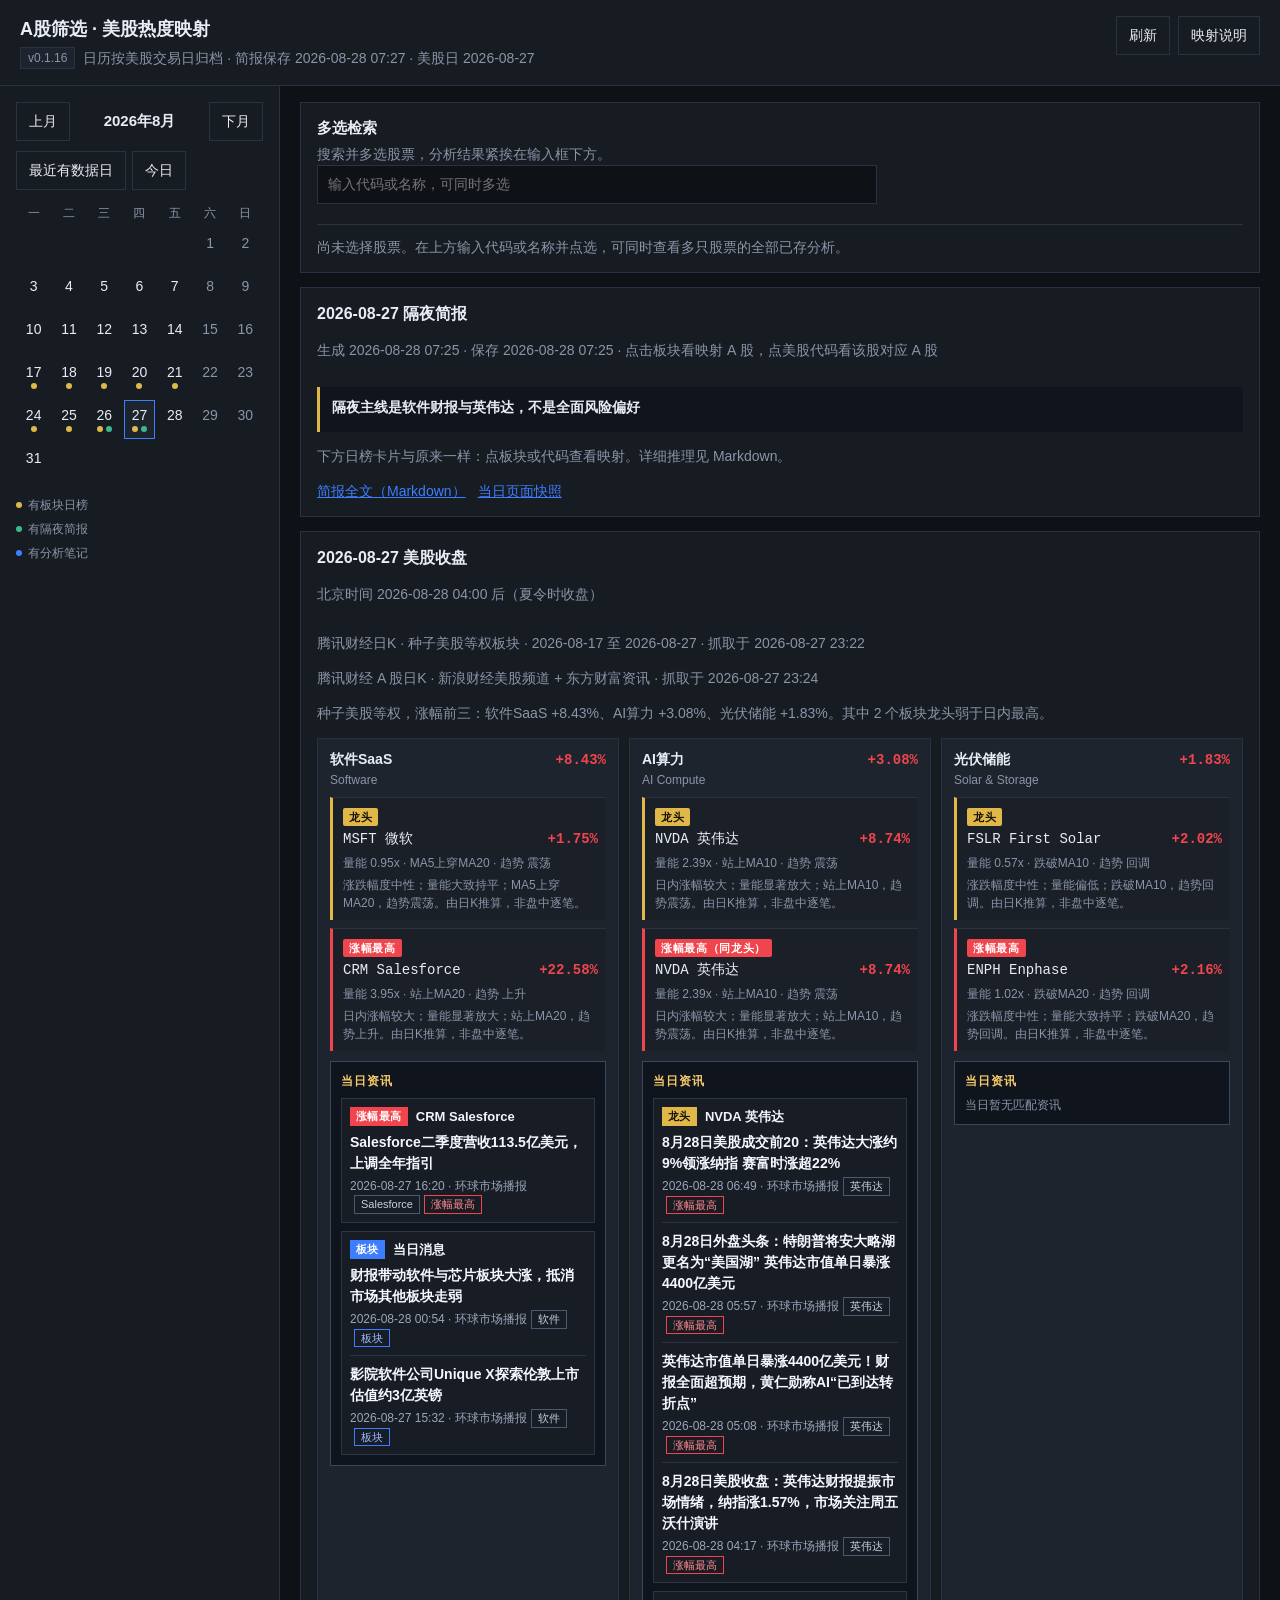
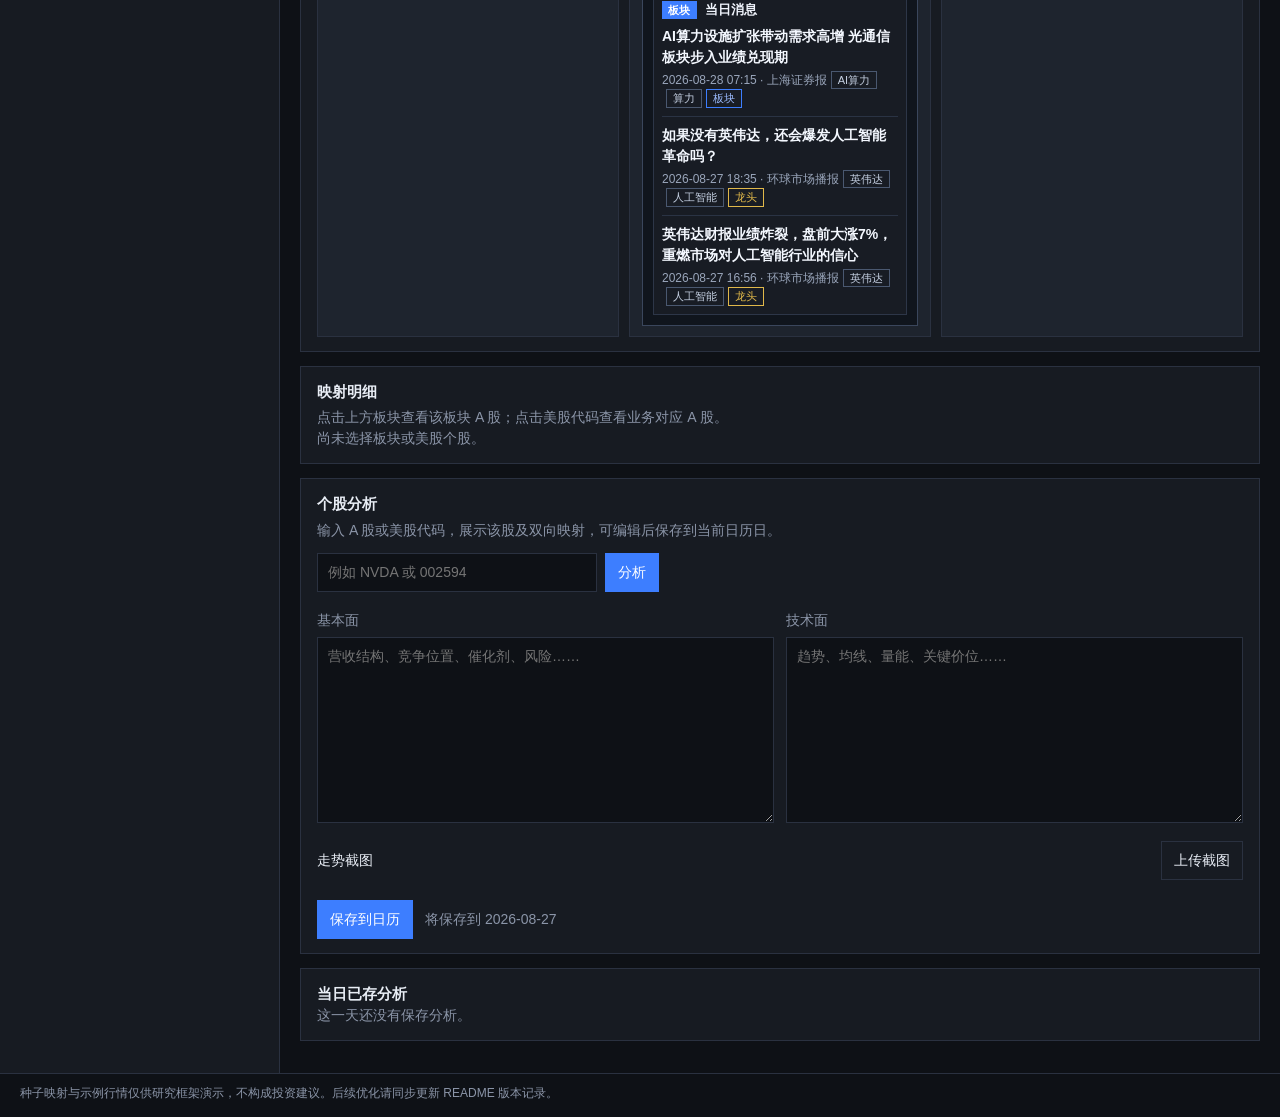
==== commit add6b255: "Add an in-app refresh for the home-screen PWA. Standalone mode has no pull-to-refresh, so a button p" ====
--- a/index.html
+++ b/index.html
@@ -9,7 +9,7 @@
   <meta name="apple-mobile-web-app-status-bar-style" content="black-translucent" />
   <meta name="apple-mobile-web-app-title" content="A股筛选" />
   <title>A股筛选 · 美股热度映射</title>
-  <!-- pageUpdated: 2026-08-27 23:42 CST · briefingUsDate: 2026-08-26 -->
+  <!-- pageUpdated: 2026-08-28 07:27 CST · briefingUsDate: 2026-08-27 -->
   <link rel="manifest" href="manifest.json" />
   <link rel="icon" href="icons/icon.svg" type="image/svg+xml" />
   <link rel="apple-touch-icon" href="icons/apple-touch-icon.png" />
@@ -20,11 +20,12 @@
     <div class="brand">
       <div class="brand-title">A股筛选 · 美股热度映射</div>
       <div class="brand-meta">
-        <span class="badge">v0.1.12</span>
+        <span class="badge">v0.1.16</span>
         <span class="muted" id="page-stamp">日历按美股交易日归档</span>
       </div>
     </div>
     <div class="topbar-tools">
+      <button type="button" class="btn ghost" data-action="reload-app">刷新</button>
       <button type="button" class="btn ghost" id="btn-mapping-help">映射说明</button>
     </div>
   </header>
--- a/css/app.css
+++ b/css/app.css
@@ -83,7 +83,8 @@
 
 .topbar-tools {
   display: flex;
-  gap: 12px;
+  flex-wrap: wrap;
+  gap: 8px;
   align-items: flex-start;
 }
 
@@ -989,6 +990,8 @@
   .date-bar-actions {
     display: flex;
     flex-shrink: 0;
+    flex-wrap: wrap;
+    justify-content: flex-end;
     gap: 6px;
   }
 
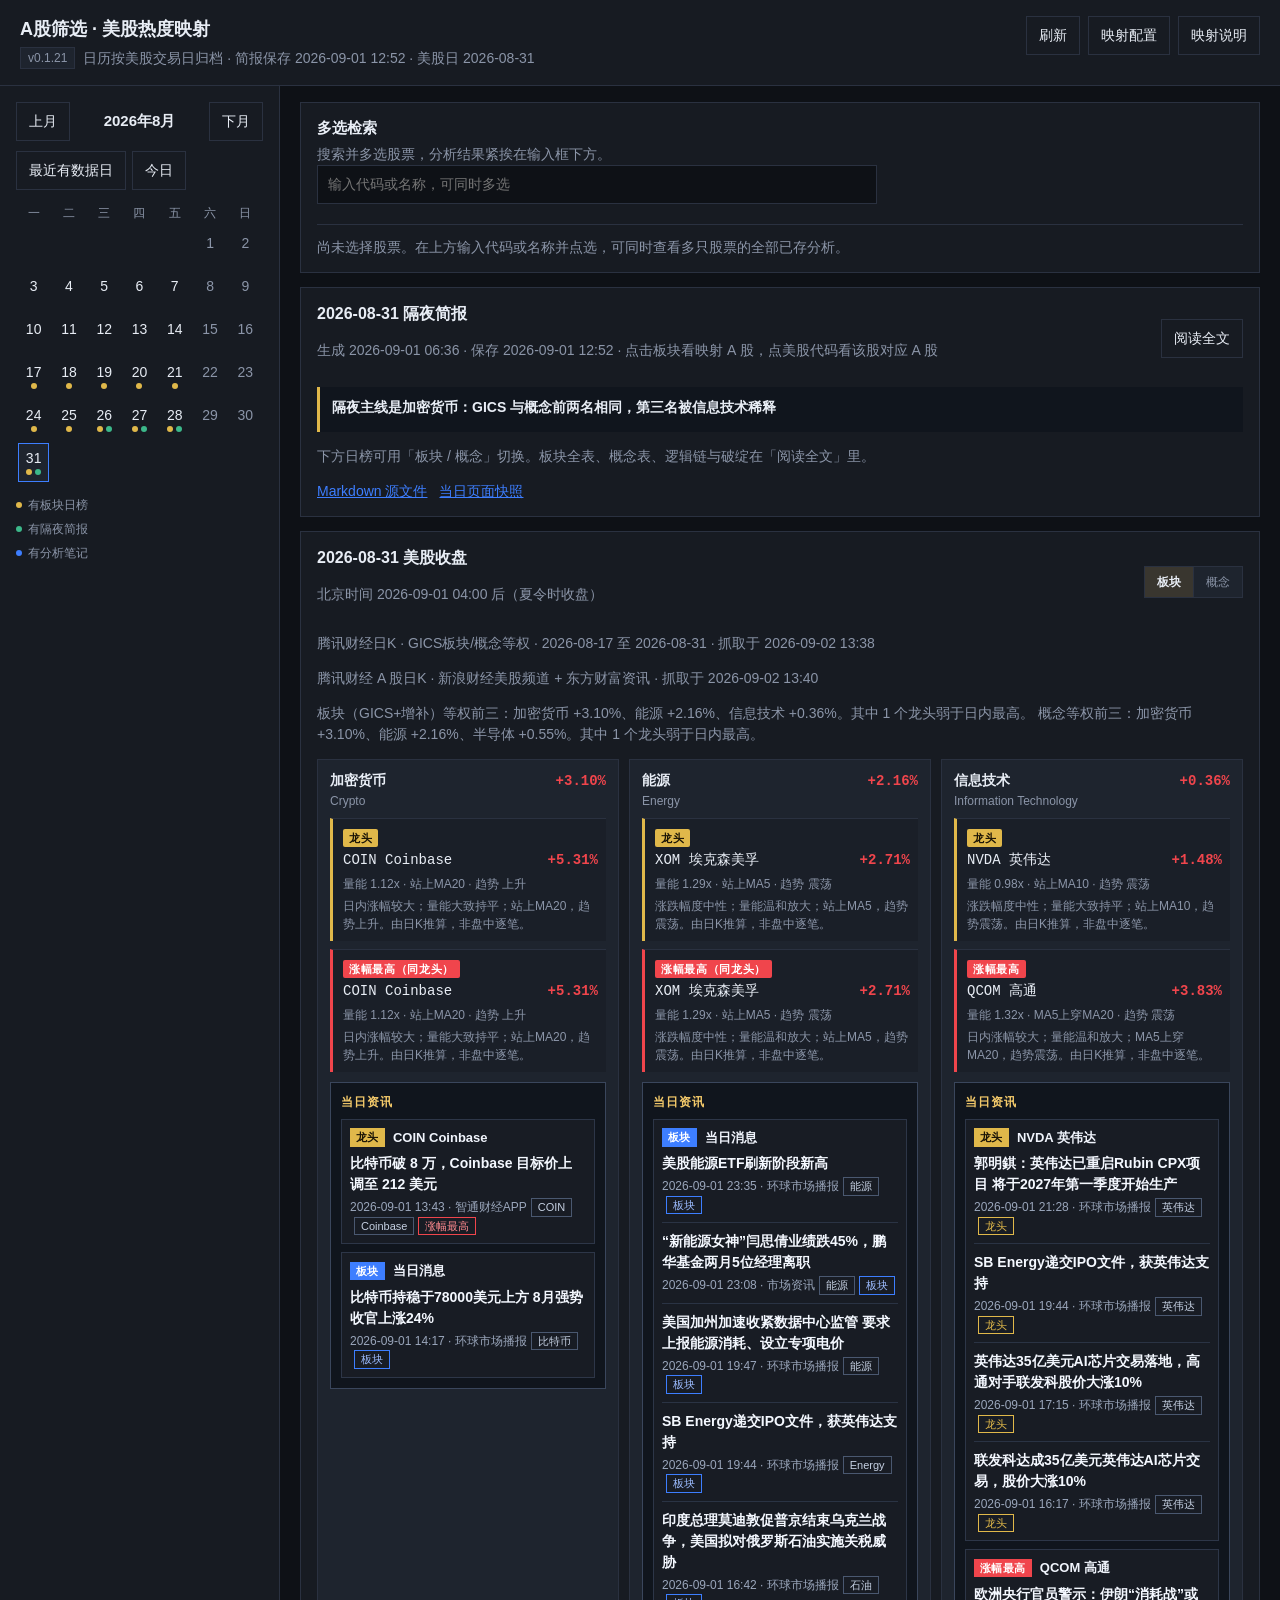
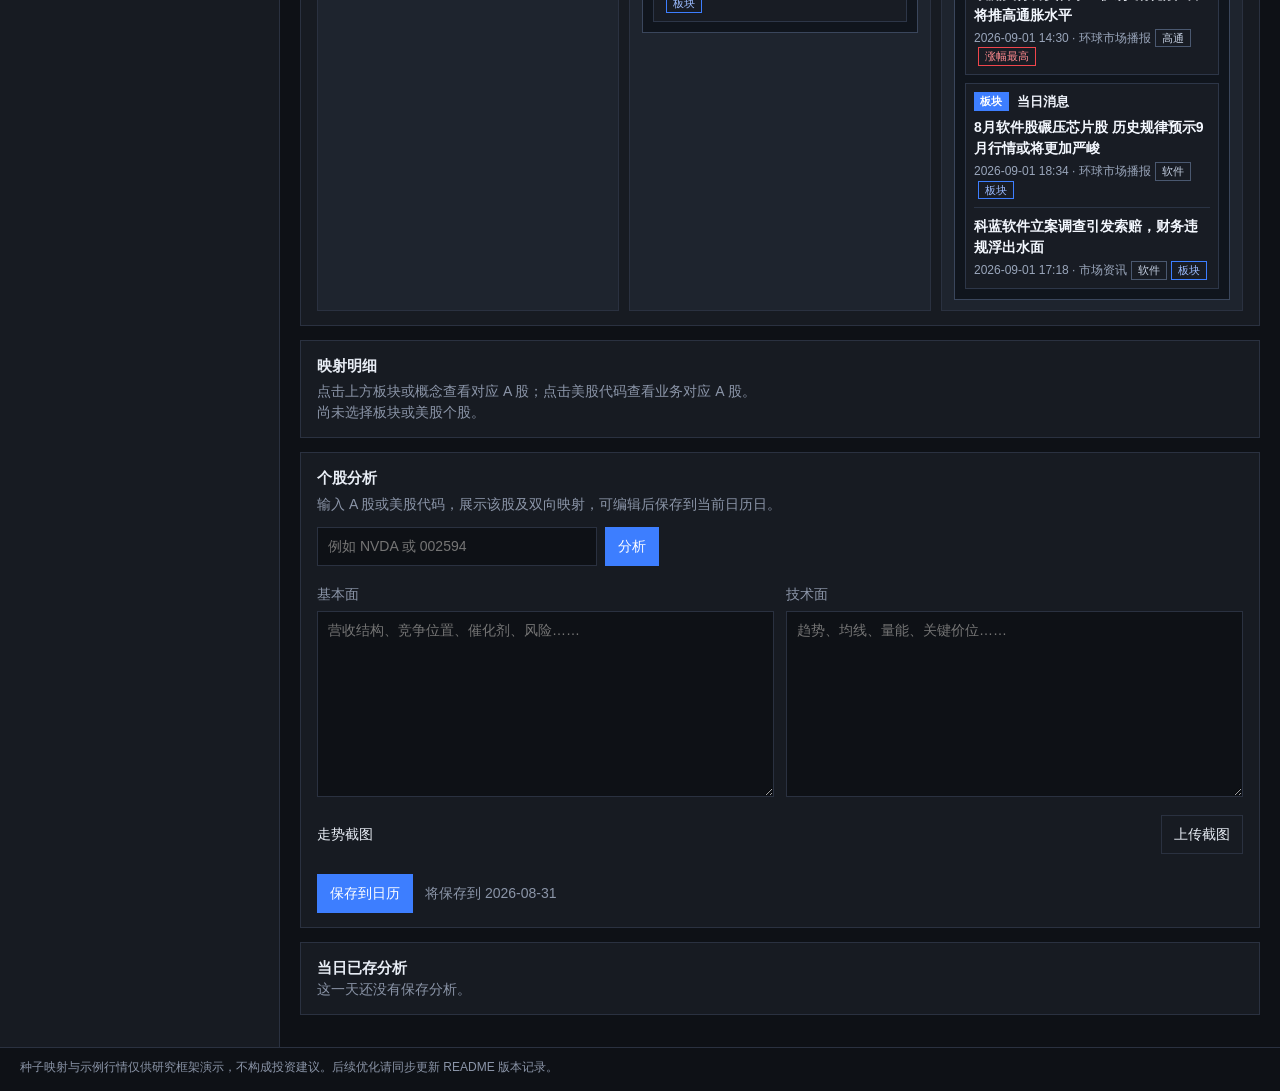
==== commit 7b9c9018: "Split US heat into GICS sectors and concept tags. Keep crypto as an extra sector, rank both dimensio" ====
--- a/index.html
+++ b/index.html
@@ -9,7 +9,7 @@
   <meta name="apple-mobile-web-app-status-bar-style" content="black-translucent" />
   <meta name="apple-mobile-web-app-title" content="A股筛选" />
   <title>A股筛选 · 美股热度映射</title>
-  <!-- pageUpdated: 2026-08-28 07:27 CST · briefingUsDate: 2026-08-27 -->
+  <!-- pageUpdated: 2026-09-01 06:37 CST · briefingUsDate: 2026-08-31 · snapshot: 2026-09-01_0637 -->
   <link rel="manifest" href="manifest.json" />
   <link rel="icon" href="icons/icon.svg" type="image/svg+xml" />
   <link rel="apple-touch-icon" href="icons/apple-touch-icon.png" />
@@ -20,12 +20,13 @@
     <div class="brand">
       <div class="brand-title">A股筛选 · 美股热度映射</div>
       <div class="brand-meta">
-        <span class="badge">v0.1.16</span>
+        <span class="badge">v0.1.21</span>
         <span class="muted" id="page-stamp">日历按美股交易日归档</span>
       </div>
     </div>
     <div class="topbar-tools">
       <button type="button" class="btn ghost" data-action="reload-app">刷新</button>
+      <a class="btn ghost" href="mapping.html">映射配置</a>
       <button type="button" class="btn ghost" id="btn-mapping-help">映射说明</button>
     </div>
   </header>
@@ -122,6 +123,7 @@
     种子映射与示例行情仅供研究框架演示，不构成投资建议。后续优化请同步更新 README 版本记录。
   </footer>
 
+  <script src="js/data/mapping-seed.js"></script>
   <script src="js/data/mapping.js"></script>
   <script src="js/data/sample-board.js"></script>
   <script src="js/data/market-context.js"></script>
--- a/css/app.css
+++ b/css/app.css
@@ -182,6 +182,12 @@
 
 .btn:hover { border-color: var(--muted); }
 
+a.btn {
+  display: inline-block;
+  text-decoration: none;
+  color: inherit;
+}
+
 .btn.primary {
   background: var(--accent);
   border-color: var(--accent);
@@ -385,11 +391,195 @@
 .brief-links {
   display: flex;
   flex-wrap: wrap;
+  align-items: center;
   gap: 12px;
   margin-top: 12px;
 }
 
 .brief-links a {
+  color: var(--accent);
+}
+
+.date-head .btn {
+  flex-shrink: 0;
+}
+
+html.brief-doc-open,
+html.brief-doc-open body {
+  overflow: hidden;
+}
+
+.brief-doc-shell {
+  position: fixed;
+  inset: 0;
+  z-index: 45;
+  display: flex;
+  flex-direction: column;
+  background: var(--bg);
+}
+
+.brief-doc-bar {
+  flex-shrink: 0;
+  display: flex;
+  justify-content: space-between;
+  align-items: center;
+  gap: 12px;
+  padding: 10px 20px;
+  padding-top: calc(10px + env(safe-area-inset-top, 0px));
+  border-bottom: 1px solid var(--border);
+  background: var(--surface);
+}
+
+.brief-doc-bar strong {
+  font-size: 14px;
+  font-weight: 650;
+}
+
+.brief-doc-scroll {
+  flex: 1;
+  overflow: auto;
+  -webkit-overflow-scrolling: touch;
+}
+
+.brief-doc {
+  width: min(800px, 100%);
+  margin: 0 auto;
+  padding: 32px 24px 72px;
+  padding-bottom: calc(72px + env(safe-area-inset-bottom, 0px));
+}
+
+.brief-doc .kicker {
+  margin: 0 0 8px;
+  color: var(--gold);
+  font-size: 12px;
+  letter-spacing: 0.12em;
+}
+
+.brief-doc h1 {
+  margin: 0 0 10px;
+  font-size: 26px;
+  font-weight: 650;
+  line-height: 1.35;
+}
+
+.brief-doc-meta {
+  margin: 0 0 16px;
+  color: var(--muted);
+  font-size: 13px;
+  line-height: 1.6;
+}
+
+.brief-doc .disclaimer {
+  margin: 0 0 20px;
+  padding: 8px 12px;
+  border-left: 3px solid var(--border);
+  color: var(--muted);
+  font-size: 13px;
+}
+
+.brief-toc {
+  display: flex;
+  flex-wrap: wrap;
+  gap: 6px 4px;
+  margin: 0 0 28px;
+  padding: 10px 0;
+  border-top: 1px solid var(--border);
+  border-bottom: 1px solid var(--border);
+}
+
+.brief-toc button {
+  background: transparent;
+  border: 0;
+  padding: 4px 8px;
+  color: var(--accent);
+  cursor: pointer;
+  font-size: 13px;
+}
+
+.brief-toc button:hover {
+  color: #fff;
+}
+
+.brief-doc h2 {
+  margin: 32px 0 12px;
+  padding-bottom: 8px;
+  border-bottom: 1px solid var(--border);
+  font-size: 17px;
+  font-weight: 650;
+}
+
+.brief-doc section:first-of-type h2 {
+  margin-top: 0;
+}
+
+.brief-doc .lead {
+  margin: 0 0 16px;
+  font-size: 15px;
+  line-height: 1.75;
+}
+
+.brief-doc .brief-stats {
+  display: grid;
+  grid-template-columns: repeat(4, minmax(0, 1fr));
+  gap: 12px 16px;
+  margin: 0 0 8px;
+  padding: 16px 18px;
+  background: var(--surface);
+  border: 1px solid var(--border);
+}
+
+.brief-doc .top3-block {
+  margin: 0 0 12px;
+  padding: 14px 16px;
+  background: var(--surface);
+  border: 1px solid var(--border);
+}
+
+.brief-doc .top3-block h3 {
+  display: flex;
+  justify-content: space-between;
+  align-items: baseline;
+  gap: 12px;
+  margin: 0 0 8px;
+  font-size: 15px;
+}
+
+.brief-doc .top3-block p {
+  margin: 0 0 8px;
+  color: var(--muted);
+  line-height: 1.65;
+}
+
+.brief-doc .top3-block ul {
+  margin: 0;
+  padding-left: 18px;
+}
+
+.brief-doc .top3-block li {
+  margin: 0 0 4px;
+  line-height: 1.6;
+}
+
+.brief-doc ol.logic {
+  margin: 0;
+  padding-left: 22px;
+}
+
+.brief-doc ol.logic li {
+  margin: 0 0 14px;
+  line-height: 1.7;
+}
+
+.brief-doc-end {
+  margin-top: 36px;
+  padding-top: 16px;
+  border-top: 1px solid var(--border);
+  color: var(--muted);
+  font-size: 13px;
+  line-height: 1.6;
+}
+
+.brief-doc-end a {
   color: var(--accent);
 }
 
@@ -417,7 +607,7 @@
   display: flex;
   justify-content: space-between;
   gap: 12px;
-  align-items: baseline;
+  align-items: center;
   margin-bottom: 12px;
 }
 
@@ -1112,6 +1302,33 @@
     align-items: flex-end;
   }
 
+  .brief-doc-bar {
+    padding: 10px 14px;
+    padding-top: calc(10px + env(safe-area-inset-top, 0px));
+  }
+
+  .brief-doc {
+    padding: 20px 16px 56px;
+    padding-bottom: calc(56px + env(safe-area-inset-bottom, 0px));
+  }
+
+  .brief-doc h1 {
+    font-size: 22px;
+  }
+
+  .brief-doc .brief-stats {
+    grid-template-columns: 1fr 1fr;
+  }
+
+  .brief-toc button {
+    min-height: 44px;
+  }
+
+  .date-head .btn {
+    align-self: stretch;
+    text-align: center;
+  }
+
   .toast {
     left: 12px;
     right: 12px;
@@ -1239,4 +1456,210 @@
   .topbar {
     padding-top: calc(16px + env(safe-area-inset-top, 0px));
   }
-}
+
+  .brief-doc-bar {
+    padding-top: calc(10px + env(safe-area-inset-top, 0px));
+  }
+}
+
+.map-page .map-shell {
+  padding: 16px 20px 32px;
+  display: flex;
+  flex-direction: column;
+  gap: 14px;
+}
+
+.map-hint {
+  margin: 0;
+  padding: 10px 12px;
+  background: var(--news-bg);
+  border-left: 3px solid var(--gold);
+  color: var(--muted);
+}
+
+.map-layout {
+  display: grid;
+  grid-template-columns: 240px 1fr;
+  gap: 14px;
+  align-items: start;
+}
+
+.map-side {
+  position: sticky;
+  top: 16px;
+}
+
+.map-sector-list {
+  display: flex;
+  flex-direction: column;
+  gap: 6px;
+  margin: 10px 0;
+  max-height: 28vh;
+  overflow: auto;
+}
+
+.map-sec-btn {
+  display: flex;
+  flex-direction: column;
+  align-items: flex-start;
+  gap: 2px;
+  width: 100%;
+  text-align: left;
+  background: var(--bg);
+  border: 1px solid var(--border);
+  padding: 8px 10px;
+  cursor: pointer;
+}
+
+.map-sec-btn:hover { border-color: var(--muted); }
+.map-sec-btn.active {
+  border-color: var(--accent);
+  background: var(--surface-2);
+}
+
+.map-side-label {
+  margin: 14px 0 4px;
+  color: var(--muted);
+  font-size: 11px;
+  letter-spacing: 0.08em;
+  text-transform: uppercase;
+}
+
+.map-side-label:first-of-type { margin-top: 0; }
+
+.map-concept-checks {
+  display: flex;
+  flex-wrap: wrap;
+  gap: 8px 12px;
+  margin: 0 0 10px;
+}
+
+.map-check {
+  display: flex;
+  align-items: center;
+  gap: 6px;
+  font-size: 12px;
+  color: var(--text);
+}
+
+.dim-toggle {
+  display: flex;
+  flex-shrink: 0;
+  border: 1px solid var(--border);
+  overflow: hidden;
+}
+
+.dim-toggle button {
+  background: var(--surface-2);
+  border: 0;
+  border-right: 1px solid var(--border);
+  color: var(--muted);
+  padding: 6px 12px;
+  cursor: pointer;
+  font-size: 12px;
+}
+
+.dim-toggle button:last-child { border-right: 0; }
+
+.dim-toggle button.active {
+  background: var(--accent-dim, rgba(212, 175, 106, 0.18));
+  color: var(--text);
+  font-weight: 650;
+}
+
+.map-fields {
+  display: grid;
+  grid-template-columns: 1fr 1fr;
+  gap: 10px;
+  margin: 12px 0;
+}
+
+.map-fields label {
+  display: flex;
+  flex-direction: column;
+  gap: 4px;
+  color: var(--muted);
+  font-size: 12px;
+}
+
+.map-fields input,
+.map-fields select,
+.map-table input,
+.map-table select {
+  width: 100%;
+  background: var(--bg);
+  border: 1px solid var(--border);
+  padding: 7px 8px;
+  color: var(--text);
+}
+
+.map-fields input:focus,
+.map-fields select:focus,
+.map-table input:focus,
+.map-table select:focus {
+  border-color: var(--accent);
+  outline: none;
+}
+
+.map-block {
+  margin-top: 18px;
+}
+
+.map-block h3 {
+  margin: 0;
+  font-size: 14px;
+}
+
+.map-block-head {
+  display: flex;
+  justify-content: space-between;
+  align-items: center;
+  gap: 8px;
+  margin-bottom: 8px;
+}
+
+.map-inline {
+  display: flex;
+  flex-wrap: wrap;
+  gap: 6px;
+}
+
+.map-us {
+  border: 1px solid var(--border);
+  background: var(--surface-2);
+  padding: 10px 12px 12px;
+  margin-top: 10px;
+}
+
+.map-table input,
+.map-table select {
+  min-width: 0;
+}
+
+.map-footer-actions {
+  margin-top: 22px;
+  padding-top: 12px;
+  border-top: 1px solid var(--border);
+}
+
+@media (max-width: 980px) {
+  .map-page .map-shell {
+    padding: 12px 14px 24px;
+  }
+
+  .map-layout {
+    grid-template-columns: 1fr;
+  }
+
+  .map-side {
+    position: static;
+  }
+
+  .map-sector-list {
+    max-height: 220px;
+  }
+
+  .map-fields {
+    grid-template-columns: 1fr;
+  }
+}
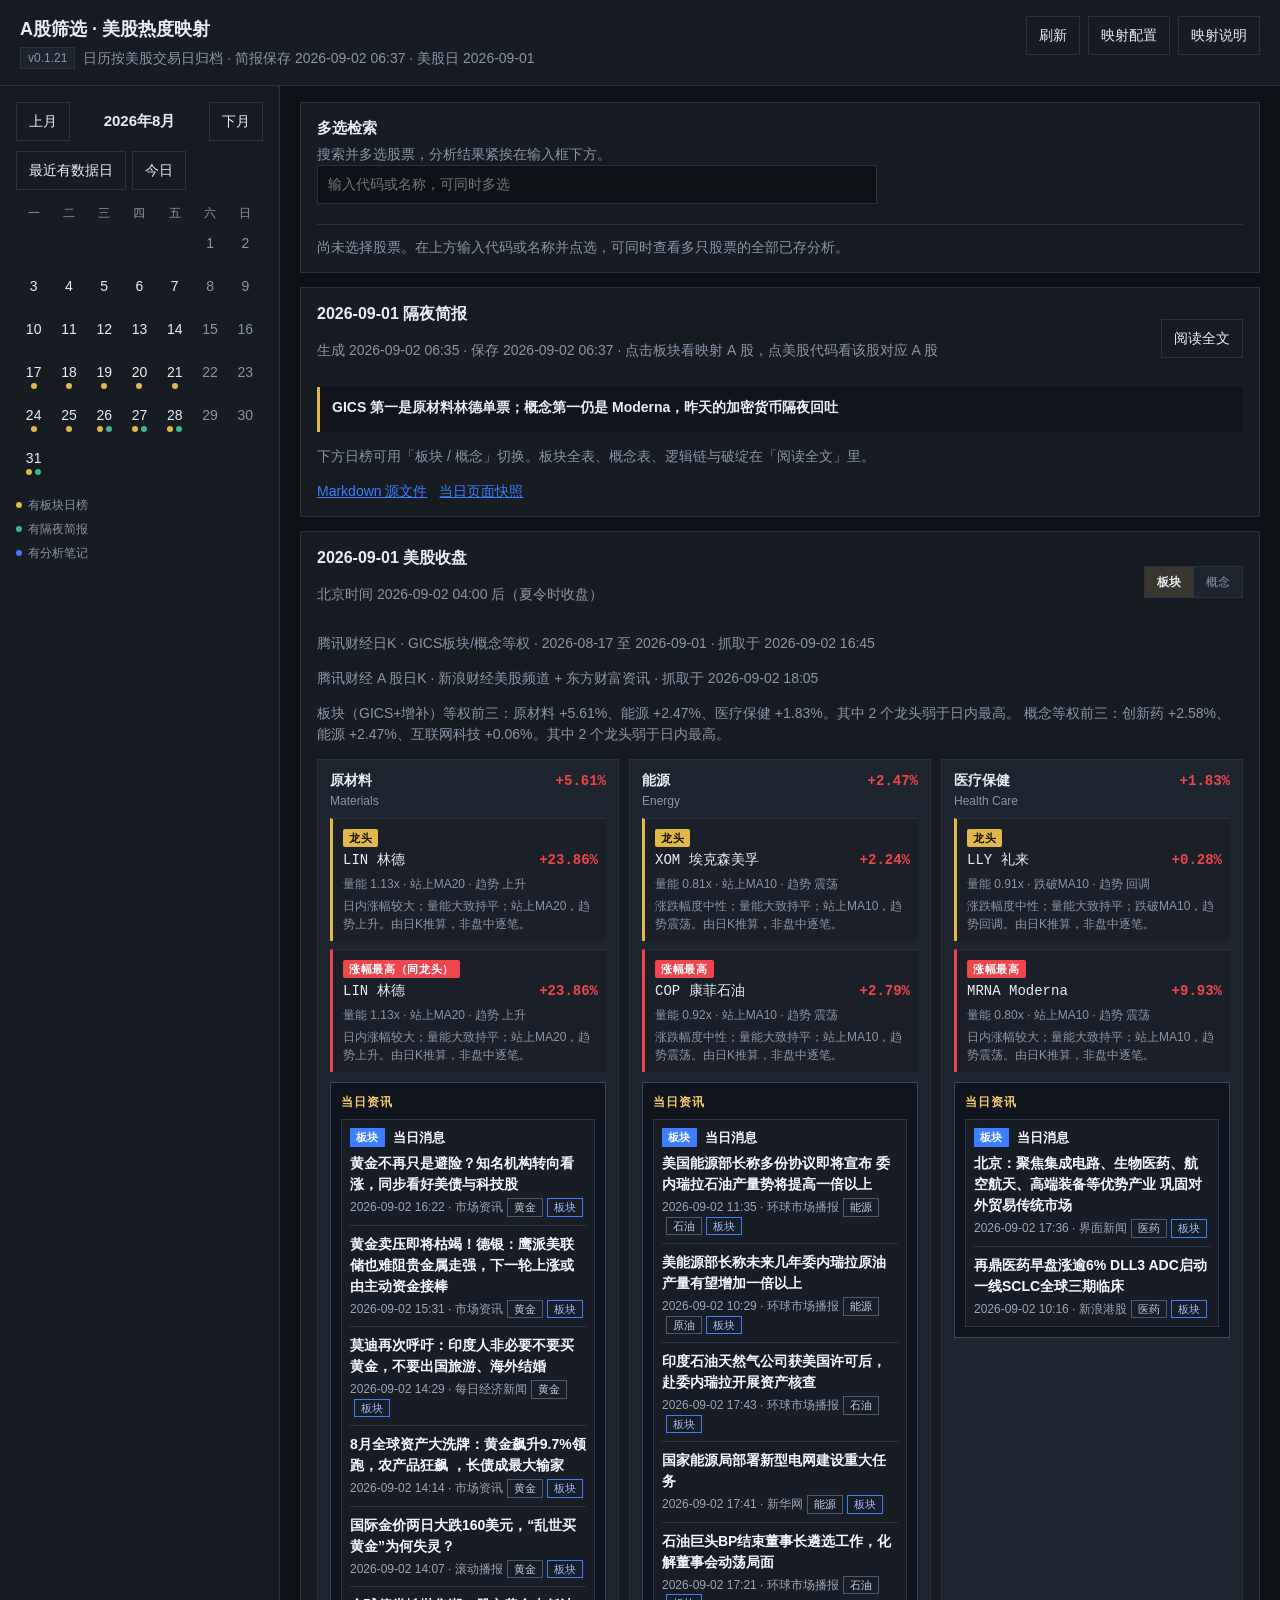
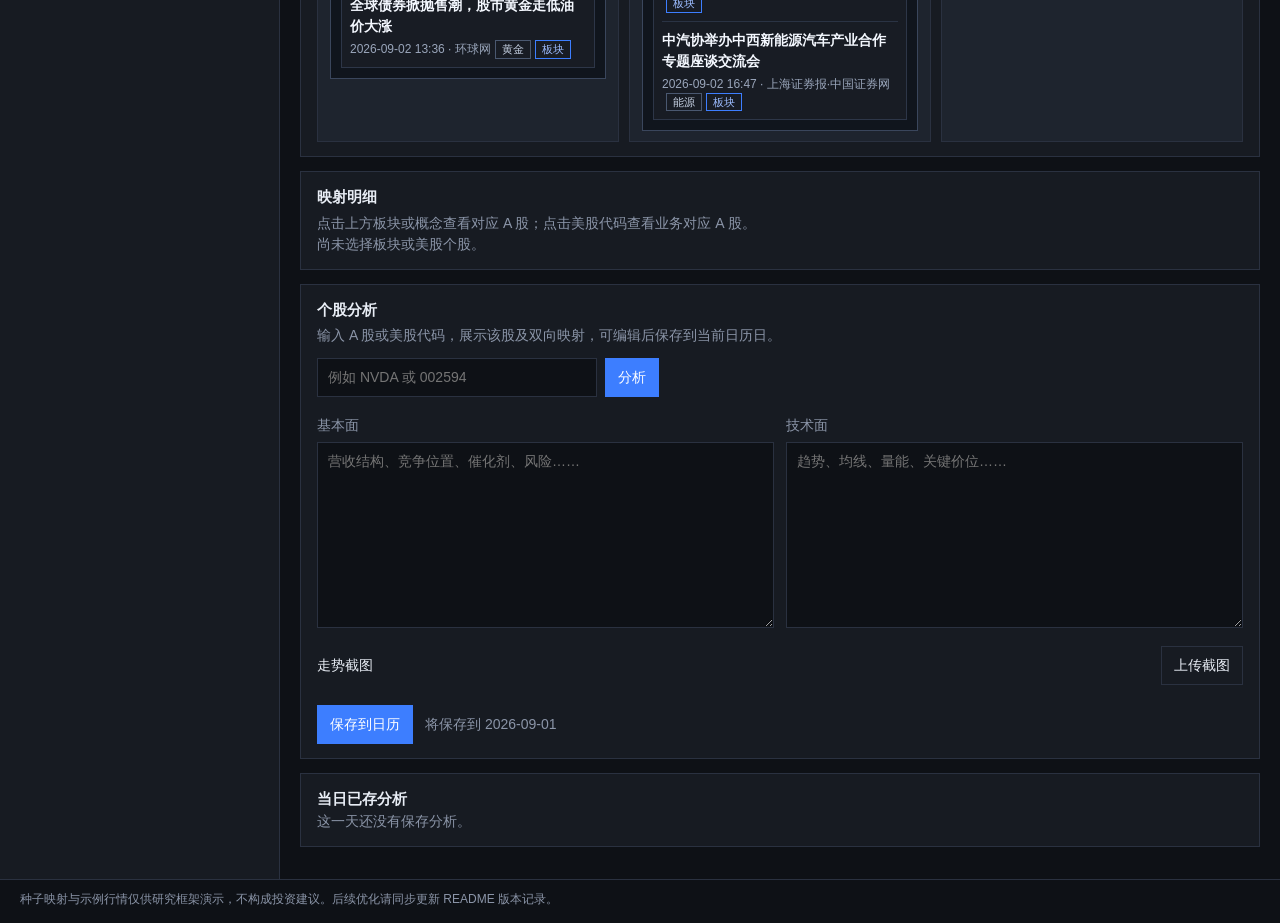
==== commit 8e25dc42: "Merge 172e1799eabeb05460db13ec7fc351175c86c965 into b2738ae06f363ac33eb10cef7c6f35ade712145a" ====
--- a/index.html
+++ b/index.html
@@ -9,7 +9,7 @@
   <meta name="apple-mobile-web-app-status-bar-style" content="black-translucent" />
   <meta name="apple-mobile-web-app-title" content="A股筛选" />
   <title>A股筛选 · 美股热度映射</title>
-  <!-- pageUpdated: 2026-09-01 06:37 CST · briefingUsDate: 2026-08-31 · snapshot: 2026-09-01_0637 -->
+  <!-- pageUpdated: 2026-09-02 06:37 CST · briefingUsDate: 2026-09-01 · snapshot: 2026-09-02_0637 -->
   <link rel="manifest" href="manifest.json" />
   <link rel="icon" href="icons/icon.svg" type="image/svg+xml" />
   <link rel="apple-touch-icon" href="icons/apple-touch-icon.png" />
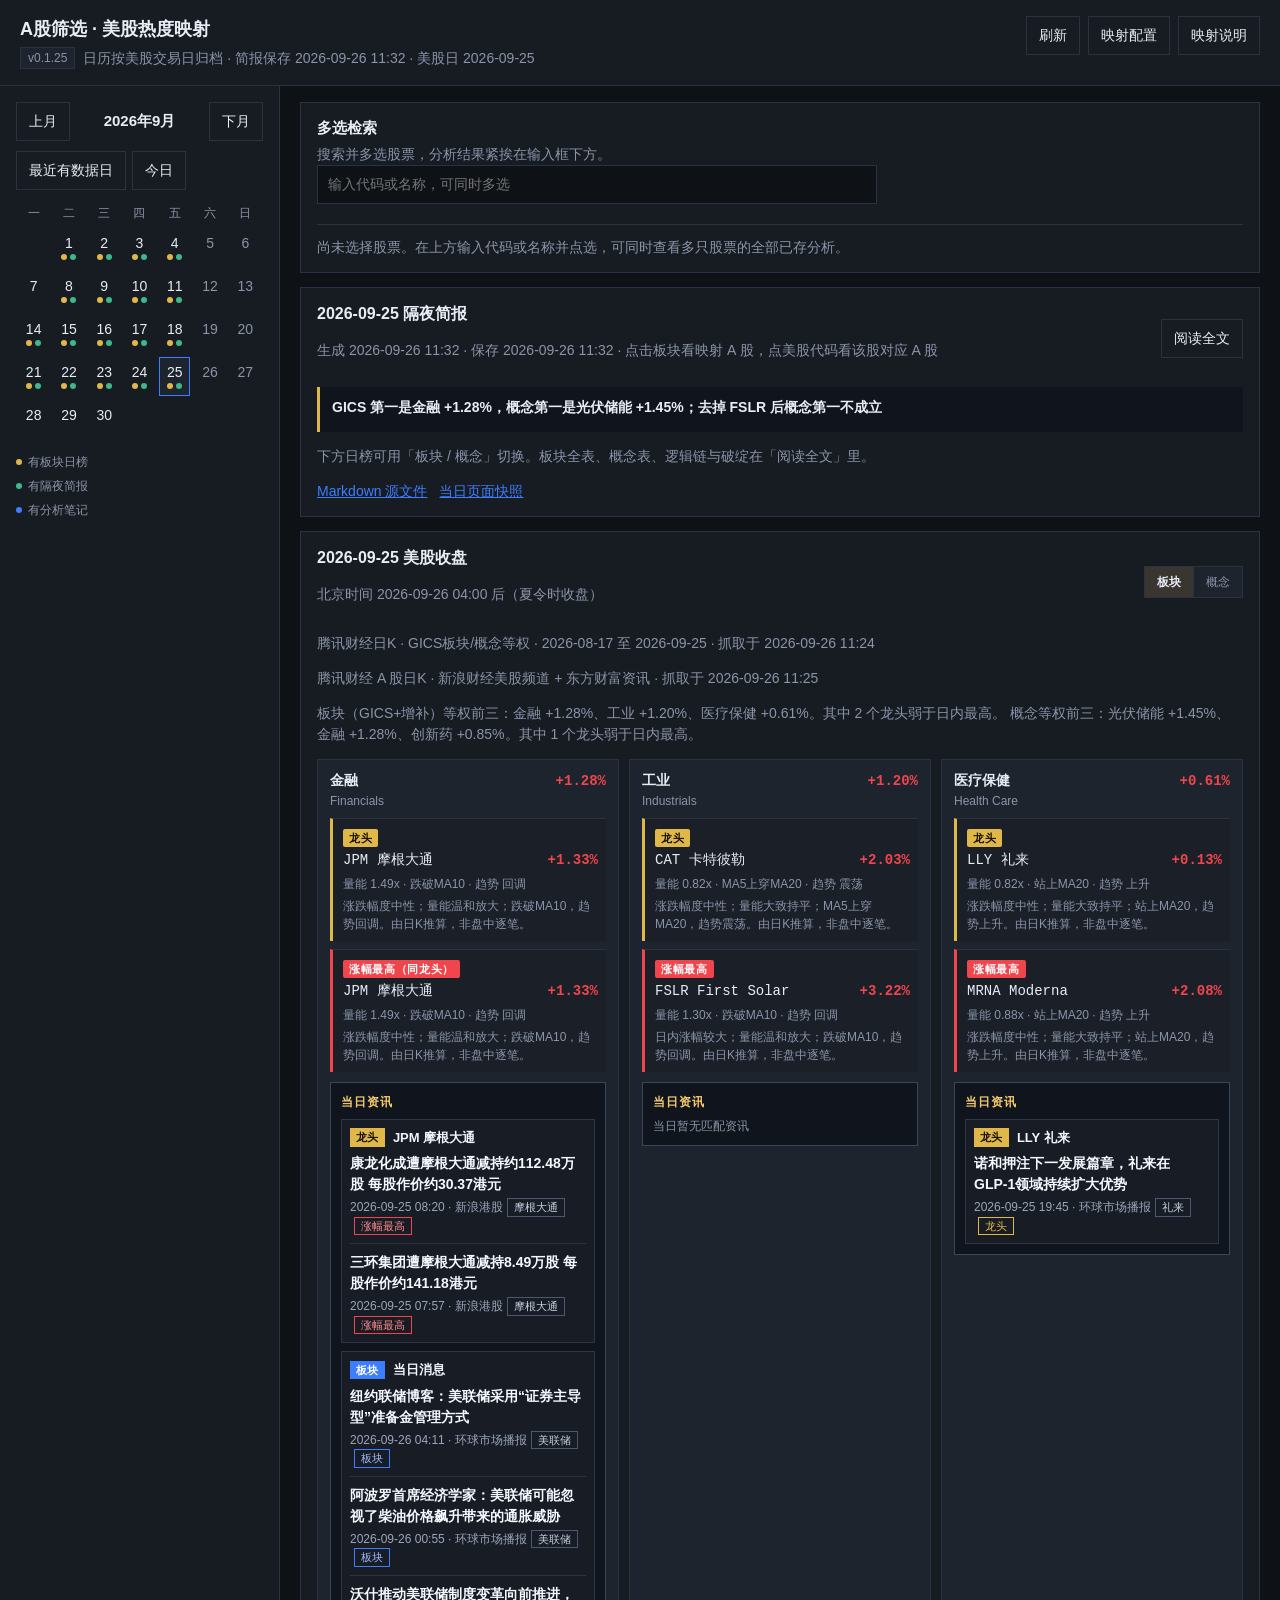
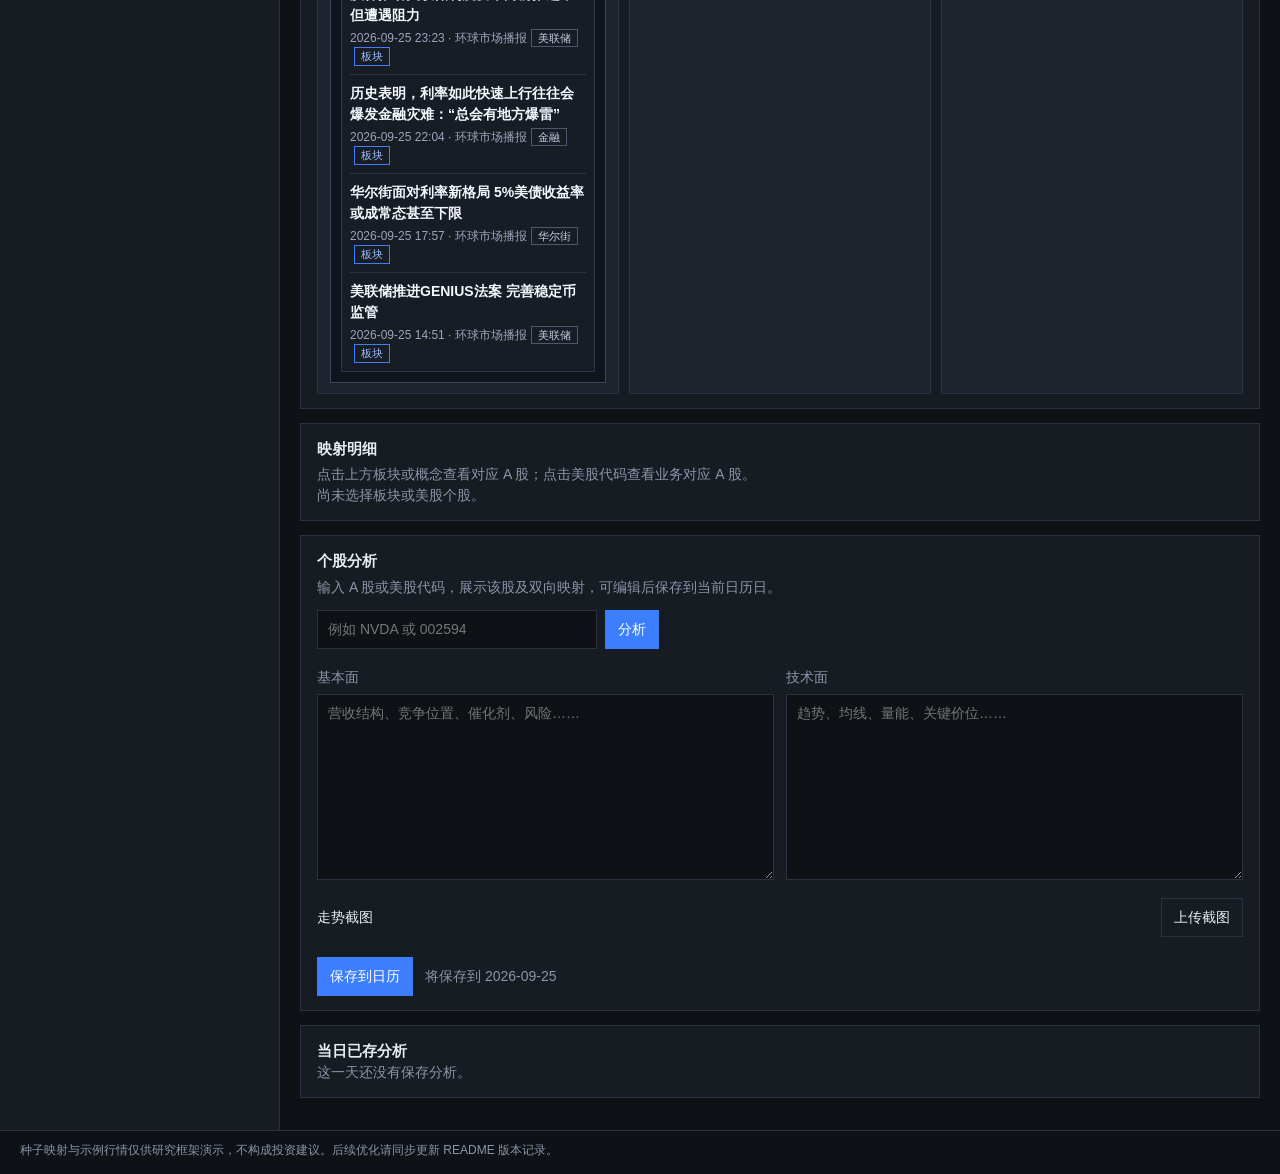
==== commit 5cbb2df9: "Open the date calendar on the month of the selected session. The month view was stuck on August, so " ====
--- a/index.html
+++ b/index.html
@@ -9,7 +9,7 @@
   <meta name="apple-mobile-web-app-status-bar-style" content="black-translucent" />
   <meta name="apple-mobile-web-app-title" content="A股筛选" />
   <title>A股筛选 · 美股热度映射</title>
-  <!-- pageUpdated: 2026-09-02 06:37 CST · briefingUsDate: 2026-09-01 · snapshot: 2026-09-02_0637 -->
+  <!-- pageUpdated: 2026-09-26 11:32 CST · briefingUsDate: 2026-09-25 · snapshot: 2026-09-26_1132 -->
   <link rel="manifest" href="manifest.json" />
   <link rel="icon" href="icons/icon.svg" type="image/svg+xml" />
   <link rel="apple-touch-icon" href="icons/apple-touch-icon.png" />
@@ -20,7 +20,7 @@
     <div class="brand">
       <div class="brand-title">A股筛选 · 美股热度映射</div>
       <div class="brand-meta">
-        <span class="badge">v0.1.21</span>
+        <span class="badge">v0.1.25</span>
         <span class="muted" id="page-stamp">日历按美股交易日归档</span>
       </div>
     </div>
